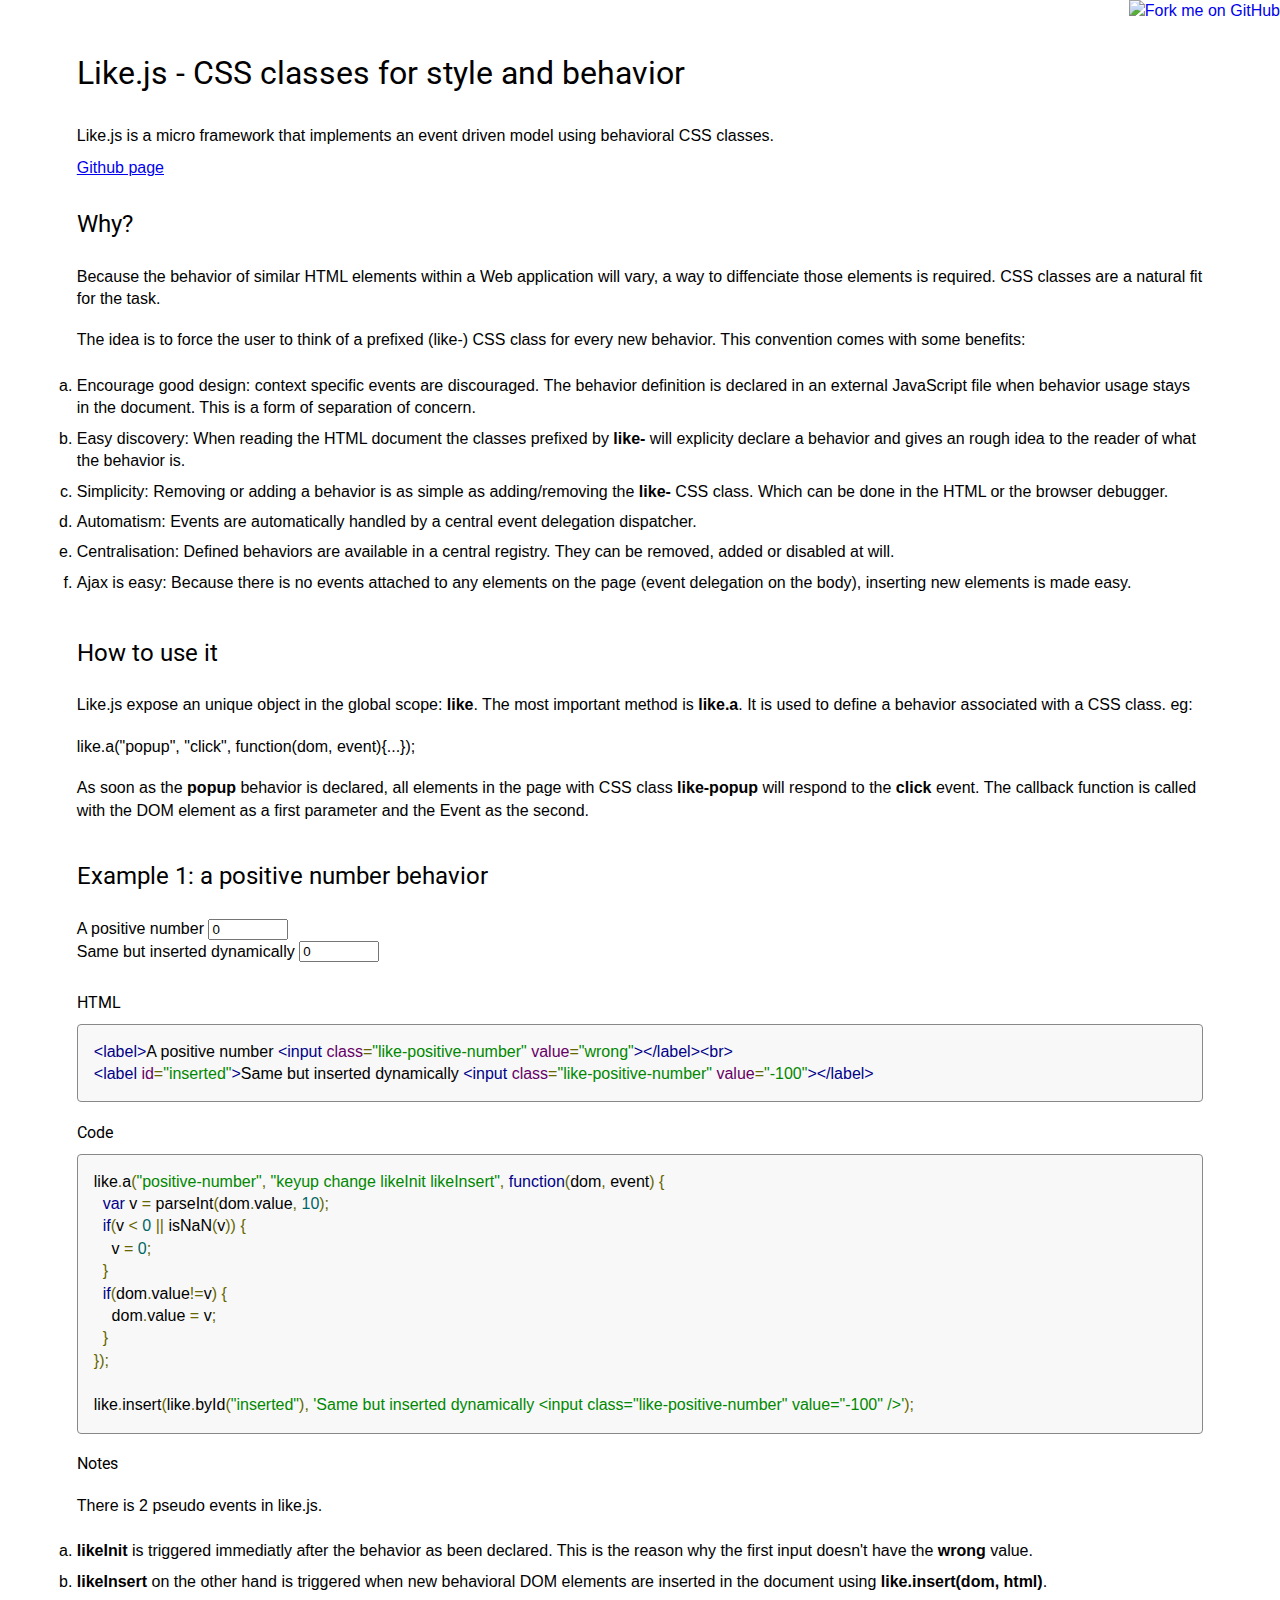
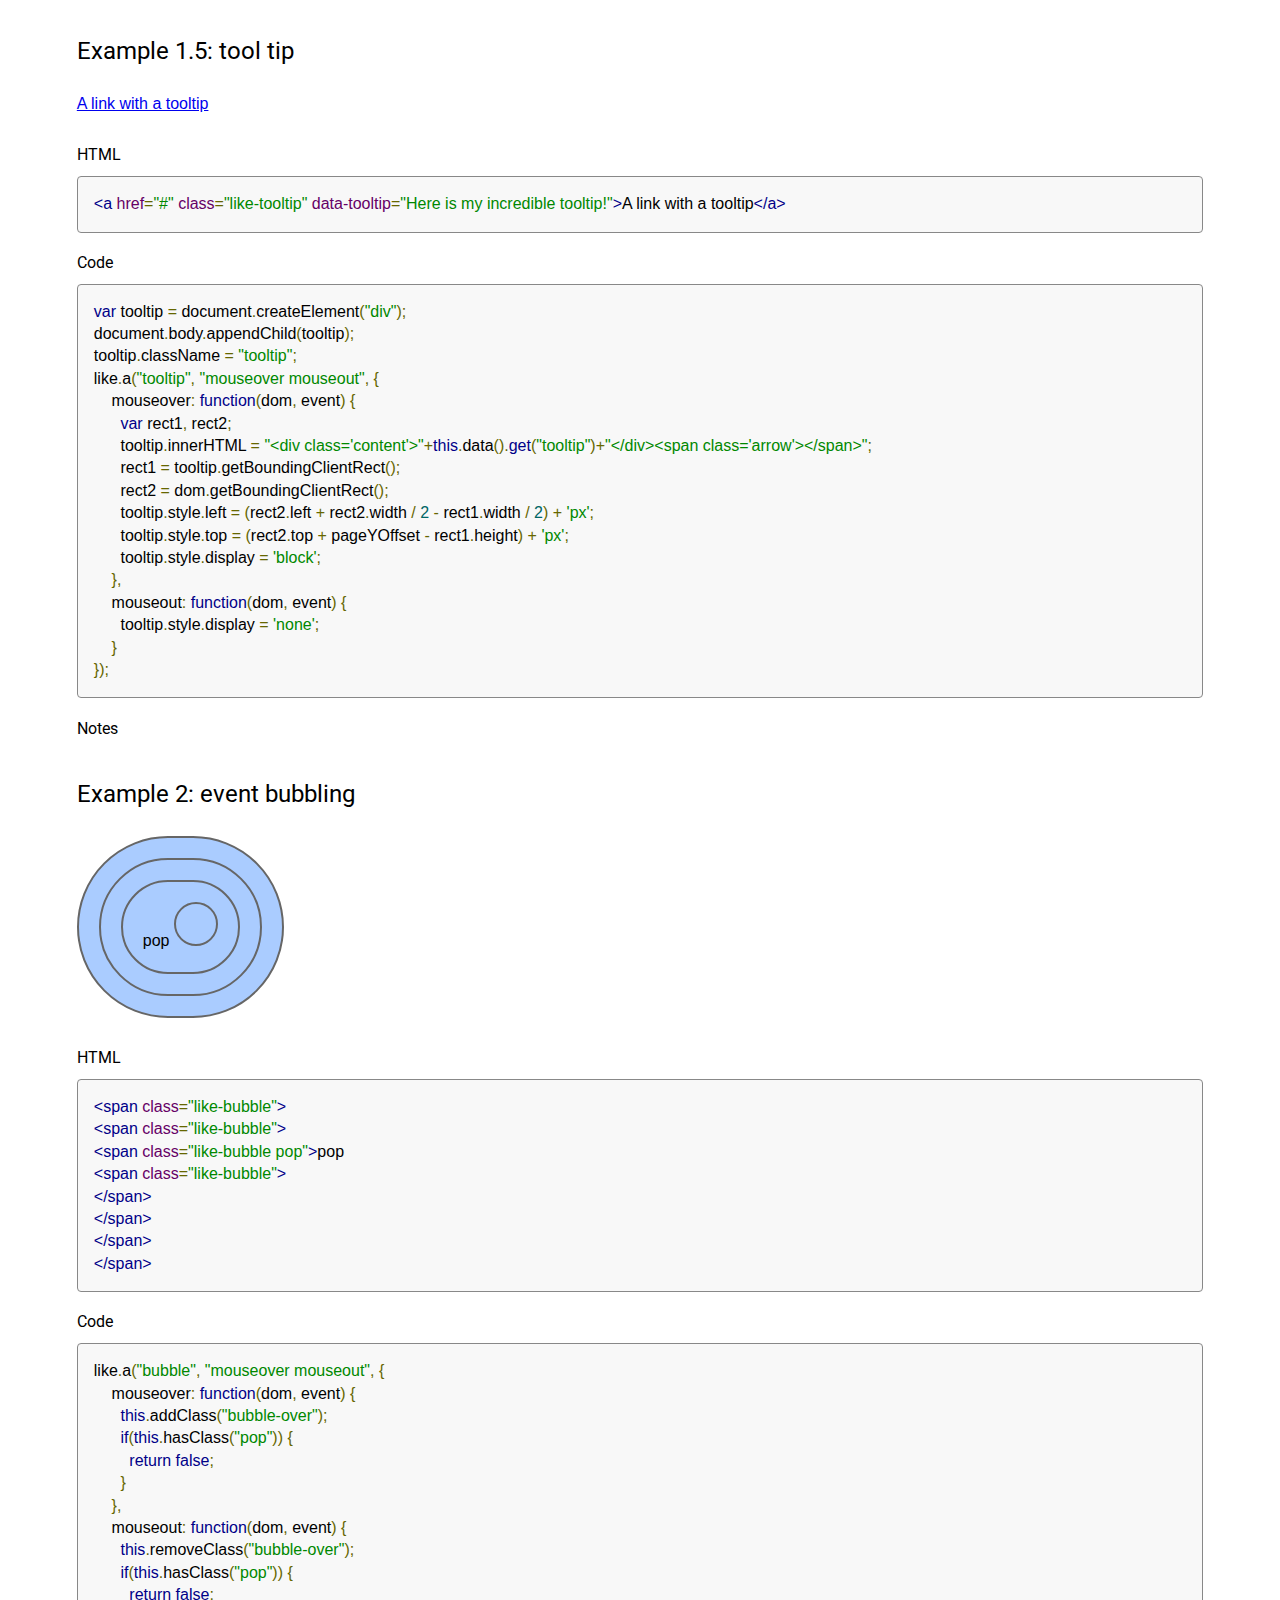
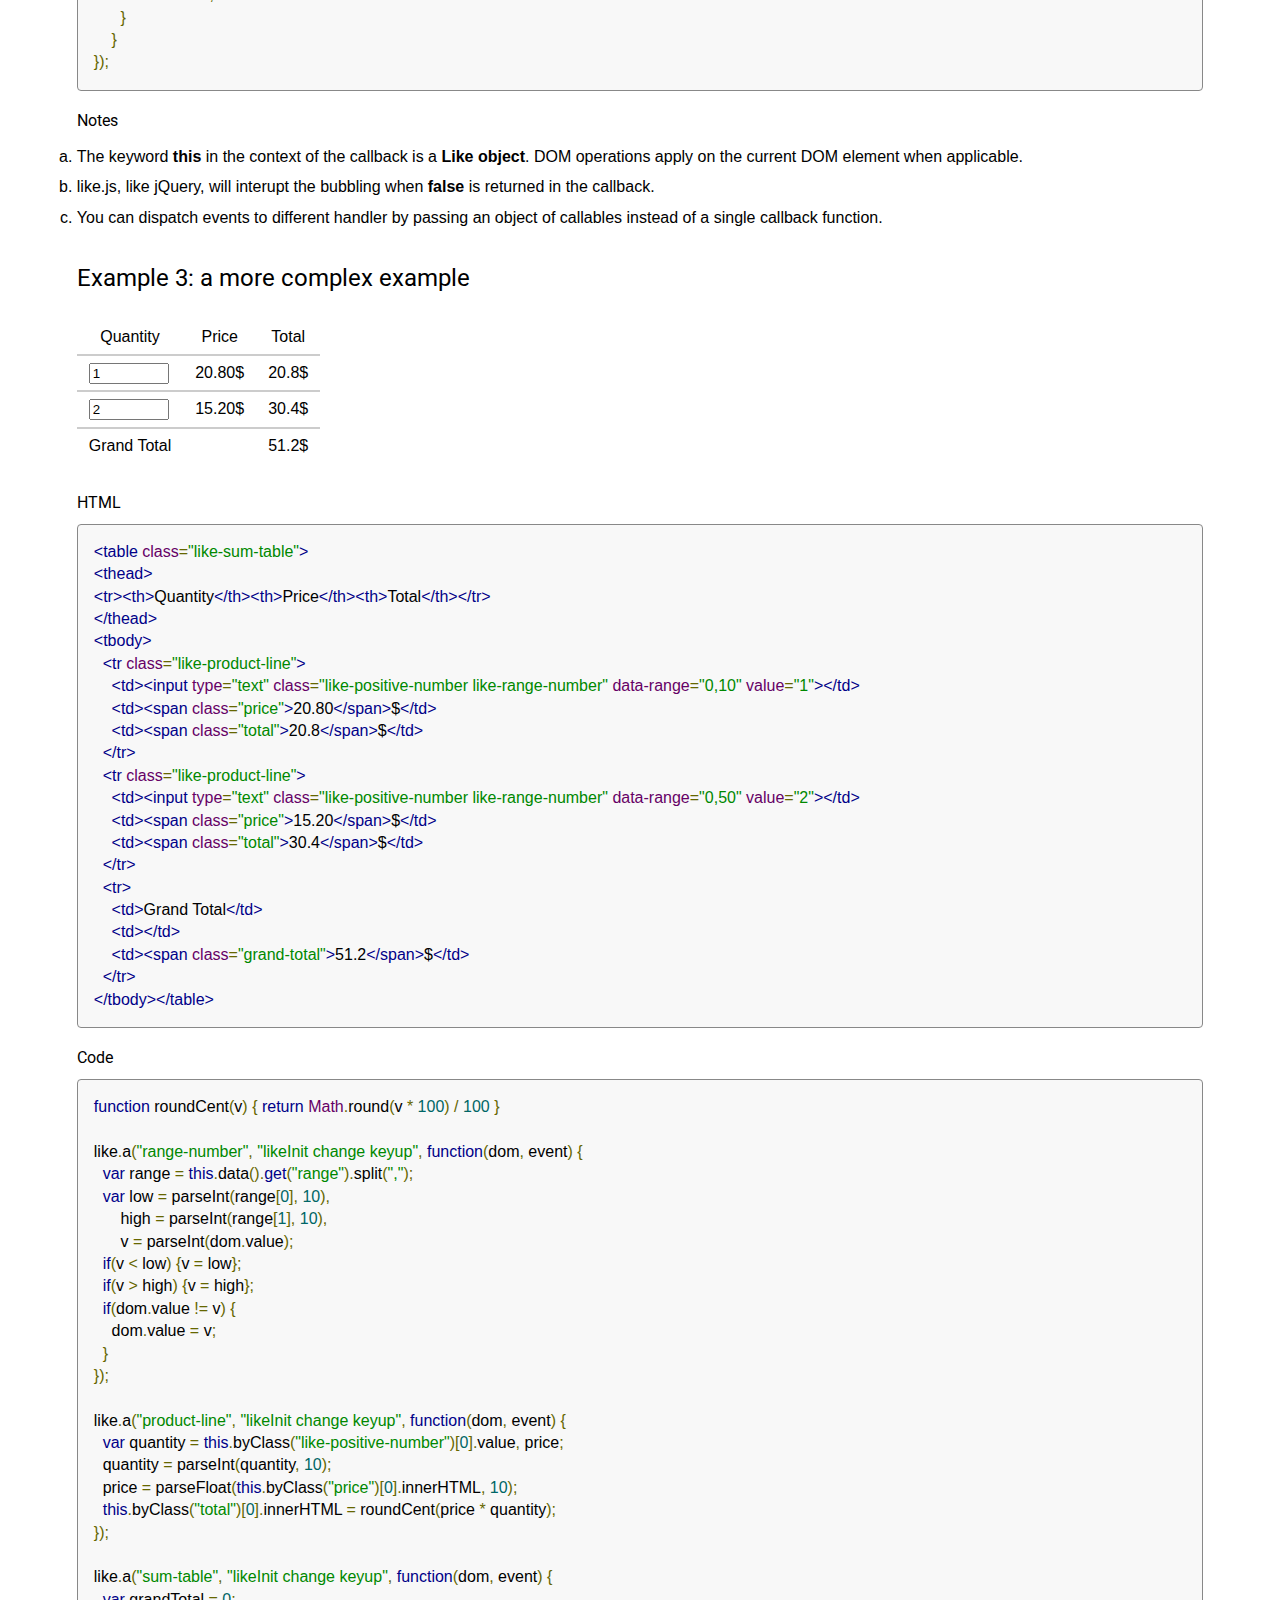
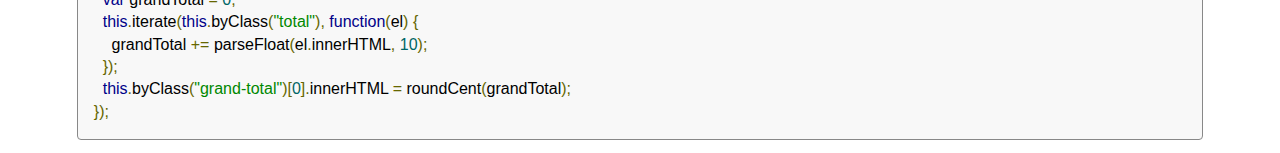
==== index.html @ 86f76b29 "Publish like.js" ====
<html>
<head>
<link href='http://fonts.googleapis.com/css?family=Roboto' rel='stylesheet' type='text/css'>
<link href='http://fonts.googleapis.com/css?family=Ubuntu+Mono' rel='stylesheet' type='text/css'>
<link rel="stylesheet" href="reset.css" type="text/css">
<link rel="stylesheet" href="like.css" type="text/css">
<link rel="stylesheet" href="prettify/prettify.css" type="text/css">
<script src="like.js"></script>
<script src="prettify/prettify.js"></script>
</head>



<h1>Like.js - CSS classes for style and behavior</h1>

<p>Like.js is a micro framework that implements an event driven model using behavioral CSS classes.</p>

<a href="https://github.com/batiste/like.js">Github page</a>

<h2>Why?</h2>

<p>Because the behavior of similar HTML elements within a Web application will vary,
a way to diffenciate those elements is required. CSS classes are a natural fit for the task.</p>

<p>The idea is to force the user to think of a prefixed (like-) CSS class for every new behavior.
This convention comes with some benefits:</p>

<ul>
  <li>Encourage good design: context specific events are discouraged. The behavior definition is declared in an external JavaScript file
      when behavior usage stays in the document. This is a form of separation of concern.</li>
  <li>Easy discovery: When reading the HTML document the classes prefixed by <em>like-</em> will explicity declare a behavior
      and gives an rough idea to the reader of what the behavior is.</li>
  <li>Simplicity: Removing or adding a behavior is as simple as adding/removing the <em>like-</em> CSS class. Which can be done
      in the HTML or the browser debugger.</li>
  <li>Automatism: Events are automatically handled by a central event delegation dispatcher.</li>
  <li>Centralisation: Defined behaviors are available in a central registry. They can be removed, added or disabled at will.</li>
  <li>Ajax is easy: Because there is no events attached to any elements on the page (event delegation on the body), inserting new elements is made easy.</li>
</ul>

<h2>How to use it</h2>

<p>Like.js expose an unique object in the global scope: <strong>like</strong>. The most important method is <em>like.a</em>.
   It is used to define a behavior associated with a CSS class. eg:</p>

<pre>like.a("popup", "click", function(dom, event){...});</pre>

<p>As soon as the <strong>popup</strong> behavior is declared, all elements in the page with CSS class 
<strong>like-popup</strong> will respond to the <strong>click</strong> event. 
The callback function is called with the DOM element as a first parameter and the Event as the second.</p>

<div class="snippet">

  <h2>Example 1: a positive number behavior</h2>

  <div class="html">
<label>A positive number <input class="like-positive-number" value="wrong" /></label><br>
<label id="inserted"></label>
  </div>

  <h3>HTML</h3>
  <pre class="lang-html prettyprint"></pre>
    
  <script>
like.a("positive-number", "keyup change likeInit likeInsert", function(dom, event) {
  var v = parseInt(dom.value, 10);
  if(v < 0 || isNaN(v)) {
    v = 0;
  }
  if(dom.value!=v) {
    dom.value = v;
  }
});

like.insert(like.byId("inserted"), 'Same but inserted dynamically <input class="like-positive-number" value="-100" />');
  </script>
  <h3>Code</h3>
  <pre class="lang-js prettyprint"></pre>


  <h3>Notes</h3>

  <p>There is 2 pseudo events in like.js.</p>

  <ul>
  <li><strong>likeInit</strong> is triggered immediatly after the behavior as been declared. This is the reason why the first
    input doesn't have the <strong>wrong</strong> value.</li>
  <li>
 <strong>likeInsert</strong> on the other hand is triggered when new behavioral DOM elements
     are inserted in the document using <strong>like.insert(dom, html)</strong>.
  </li>
  </ul>

</div>



<div class="snippet">

  <h2>Example 1.5: tool tip</h2>

<div class="html">
    <a href="#" class="like-tooltip" data-tooltip="Here is my incredible tooltip!">A link with a tooltip</a>
</div>

  <h3>HTML</h3>

  <pre class="lang-html prettyprint"></pre>
    
  <script>
var tooltip = document.createElement("div");
document.body.appendChild(tooltip);
tooltip.className = "tooltip";
like.a("tooltip", "mouseover mouseout", {
    mouseover: function(dom, event) {
      var rect1, rect2;
      tooltip.innerHTML = "<div class='content'>"+this.data().get("tooltip")+"</div><span class='arrow'></span>";
      rect1 = tooltip.getBoundingClientRect();
      rect2 = dom.getBoundingClientRect();
      tooltip.style.left = (rect2.left + rect2.width / 2 - rect1.width / 2) + 'px';
      tooltip.style.top = (rect2.top + pageYOffset - rect1.height) + 'px';
      tooltip.style.display = 'block';
    },
    mouseout: function(dom, event) {
      tooltip.style.display = 'none';
    }
});


  </script>
  <h3>Code</h3>
  <pre class="lang-js prettyprint"></pre>


  <h3>Notes</h3>

  

</div>


<div class="snippet">

  <h2>Example 2: event bubbling</h2>

  <div class="html">
<span class="like-bubble">
<span class="like-bubble">
<span class="like-bubble pop">pop
<span class="like-bubble">
</span>
</span>
</span>
</span>
  </div>

  <h3>HTML</h3>
  <pre class="lang-html prettyprint"></pre>
    
  <script>
like.a("bubble", "mouseover mouseout", {
    mouseover: function(dom, event) {
      this.addClass("bubble-over");
      if(this.hasClass("pop")) {
        return false;
      }
    },
    mouseout: function(dom, event) {
      this.removeClass("bubble-over");
      if(this.hasClass("pop")) {
        return false;
      }
    }
});
  </script>
  <h3>Code</h3>
  <pre class="lang-js prettyprint"></pre>

  <h3>Notes</h3>

  <ol>
  <li>
    The keyword <em>this</em> in the context of the callback is a <em>Like object</em>. DOM operations apply
    on the current DOM element when applicable.
  </li>
  <li>like.js, like jQuery, will interupt the bubbling when <strong>false</strong> 
     is returned in the callback.</li>
  <li>
    You can dispatch events to different handler by passing 
    an object of callables instead of a single callback function.  
  </li>
  </ol>

</div>


<div class="snippet">

  <h2 id="ex3">Example 3: a more complex example</h2>

<div class="html">
<table class="like-sum-table">
<thead>
<tr><th>Quantity</th><th>Price</th><th>Total</th></tr>
</thead>
<tbody>
  <tr class="like-product-line">
    <td><input type="text" class="like-positive-number like-range-number" data-range="0,10" value="1"></td>
    <td><span class="price">20.80</span>$</td>
    <td><span class="total"></span>$</td>
  </tr>
  <tr class="like-product-line">
    <td><input type="text" class="like-positive-number like-range-number" data-range="0,50" value="2"></td>
    <td><span class="price">15.20</span>$</td>
    <td><span class="total"></span>$</td>
  </tr>
  <tr>
    <td>Grand Total</td>
    <td></td>
    <td><span class="grand-total"></span>$</td>
  </tr>
</tbody></table>
</div>

  <h3>HTML</h3>
  <pre class="lang-html prettyprint"></pre>
    
  <script>
function roundCent(v) { return Math.round(v * 100) / 100 }

like.a("range-number", "likeInit change keyup", function(dom, event) {
  var range = this.data().get("range").split(",");
  var low = parseInt(range[0], 10), 
      high = parseInt(range[1], 10),
      v = parseInt(dom.value);
  if(v < low) {v = low};
  if(v > high) {v = high};
  if(dom.value != v) {
    dom.value = v;
  }
});

like.a("product-line", "likeInit change keyup", function(dom, event) {
  var quantity = this.byClass("like-positive-number")[0].value, price;
  quantity = parseInt(quantity, 10);
  price = parseFloat(this.byClass("price")[0].innerHTML, 10);
  this.byClass("total")[0].innerHTML = roundCent(price * quantity);
});

like.a("sum-table", "likeInit change keyup", function(dom, event) {
  var grandTotal = 0; 
  this.iterate(this.byClass("total"), function(el) {
    grandTotal += parseFloat(el.innerHTML, 10);
  });
  this.byClass("grand-total")[0].innerHTML = roundCent(grandTotal);
});


  </script>
  <h3>Code</h3>
  <pre class="lang-js prettyprint"></pre>



</div>

</table>
<script>
function safe(h) {
  return h.replace(/>/g, "&gt;").replace(/</g, "&lt;").replace(/^\s+|\s+$/g, '');
}

like.iterate(like.byClass("snippet"), function(dom) {
  var code = like.byTag("script", dom)[0].innerHTML;
  like.byClass("lang-js prettyprint", dom)[0].innerHTML = safe(code);
  var html = like.byClass("html", dom)[0].innerHTML;
  like.byClass("lang-html prettyprint", dom)[0].innerHTML = safe(html);
});

prettyPrint();

</script>

<a href="https://github.com/batiste/like.js"><img style="position: absolute; top: 0; right: 0; border: 0;" src="https://s3.amazonaws.com/github/ribbons/forkme_right_green_007200.png" alt="Fork me on GitHub"></a>
---- like.css ----
body {
  font-family:sans-serif;
  font-size:16px;
  padding:1% 6%;
  line-height:1.4;
}

h1{
  font-size:32px;
}

h2 {
  font-size:24px;
}

h3 {upper-alpha
  font-size:20px;
}

h1, h2, h3 {
  font-family: 'Roboto', sans-serif;
  padding: 1.2em 0 0.6em 0;
}

em, strong { font-weight:bold }

p, label, ul, pre, .html{ padding:0.6em 0; }

.like-positive-number { width:6em; }

.like-sum-table td, .like-sum-table th {
  padding:6px 12px;
}

.like-sum-table .like-product-line {
  border-bottom:2px #ccc solid;
  border-top:2px #ccc solid;
}

ol, ul {list-style-type:lower-alpha;}
li { padding:0.25em 0; }
pre {
  font-family: 'Ubuntu Mono', courrier, sans-serif;
  word-wrap:break-word;
}

.like-bubble { 
    padding:20px;
    display:inline-block;
    background:#acf; 
    border:2px solid #666;
    border-radius:200px;
 }  

.bubble-over {
   background:#5b7; 
}

.tooltip {
  position:absolute;
  display:none;
}

.tooltip .content {
  border-radius:4px;
  border:1px solid #666;
  background:#ffffd0;
  padding:6px;
  width:200px;
  margin-bottom:6px;
}

.tooltip .arrow {
    position: absolute;
	  bottom: 0;
	  left: 50%;
	  margin-left: -6px;
	  border-left: 6px solid transparent;
	  border-right: 6px solid transparent;
	  border-top: 6px solid #888;
}
---- prettify/prettify.css ----
/* Pretty printing styles. Used with prettify.js. */

/* SPAN elements with the classes below are added by prettyprint. */
.pln { color: #000 }  /* plain text */

@media screen {
  .str { color: #080 }  /* string content */
  .kwd { color: #008 }  /* a keyword */
  .com { color: #800 }  /* a comment */
  .typ { color: #606 }  /* a type name */
  .lit { color: #066 }  /* a literal value */
  /* punctuation, lisp open bracket, lisp close bracket */
  .pun, .opn, .clo { color: #660 }
  .tag { color: #008 }  /* a markup tag name */
  .atn { color: #606 }  /* a markup attribute name */
  .atv { color: #080 }  /* a markup attribute value */
  .dec, .var { color: #606 }  /* a declaration; a variable name */
  .fun { color: red }  /* a function name */
}

/* Use higher contrast and text-weight for printable form. */
@media print, projection {
  .str { color: #060 }
  .kwd { color: #006; font-weight: bold }
  .com { color: #600; font-style: italic }
  .typ { color: #404; font-weight: bold }
  .lit { color: #044 }
  .pun, .opn, .clo { color: #440 }
  .tag { color: #006; font-weight: bold }
  .atn { color: #404 }
  .atv { color: #060 }
}

/* Put a border around prettyprinted code snippets. */
pre.prettyprint { padding: 1em; border: 1px solid #888; border-radius:4px; background:#f8f8f8; }

/* Specify class=linenums on a pre to get line numbering */
ol.linenums { margin-top: 0; margin-bottom: 0 } /* IE indents via margin-left */
li.L0,
li.L1,
li.L2,
li.L3,
li.L5,
li.L6,
li.L7,
li.L8 { list-style-type: none }
/* Alternate shading for lines */
li.L1,
li.L3,
li.L5,
li.L7,
li.L9 { background: #eee }
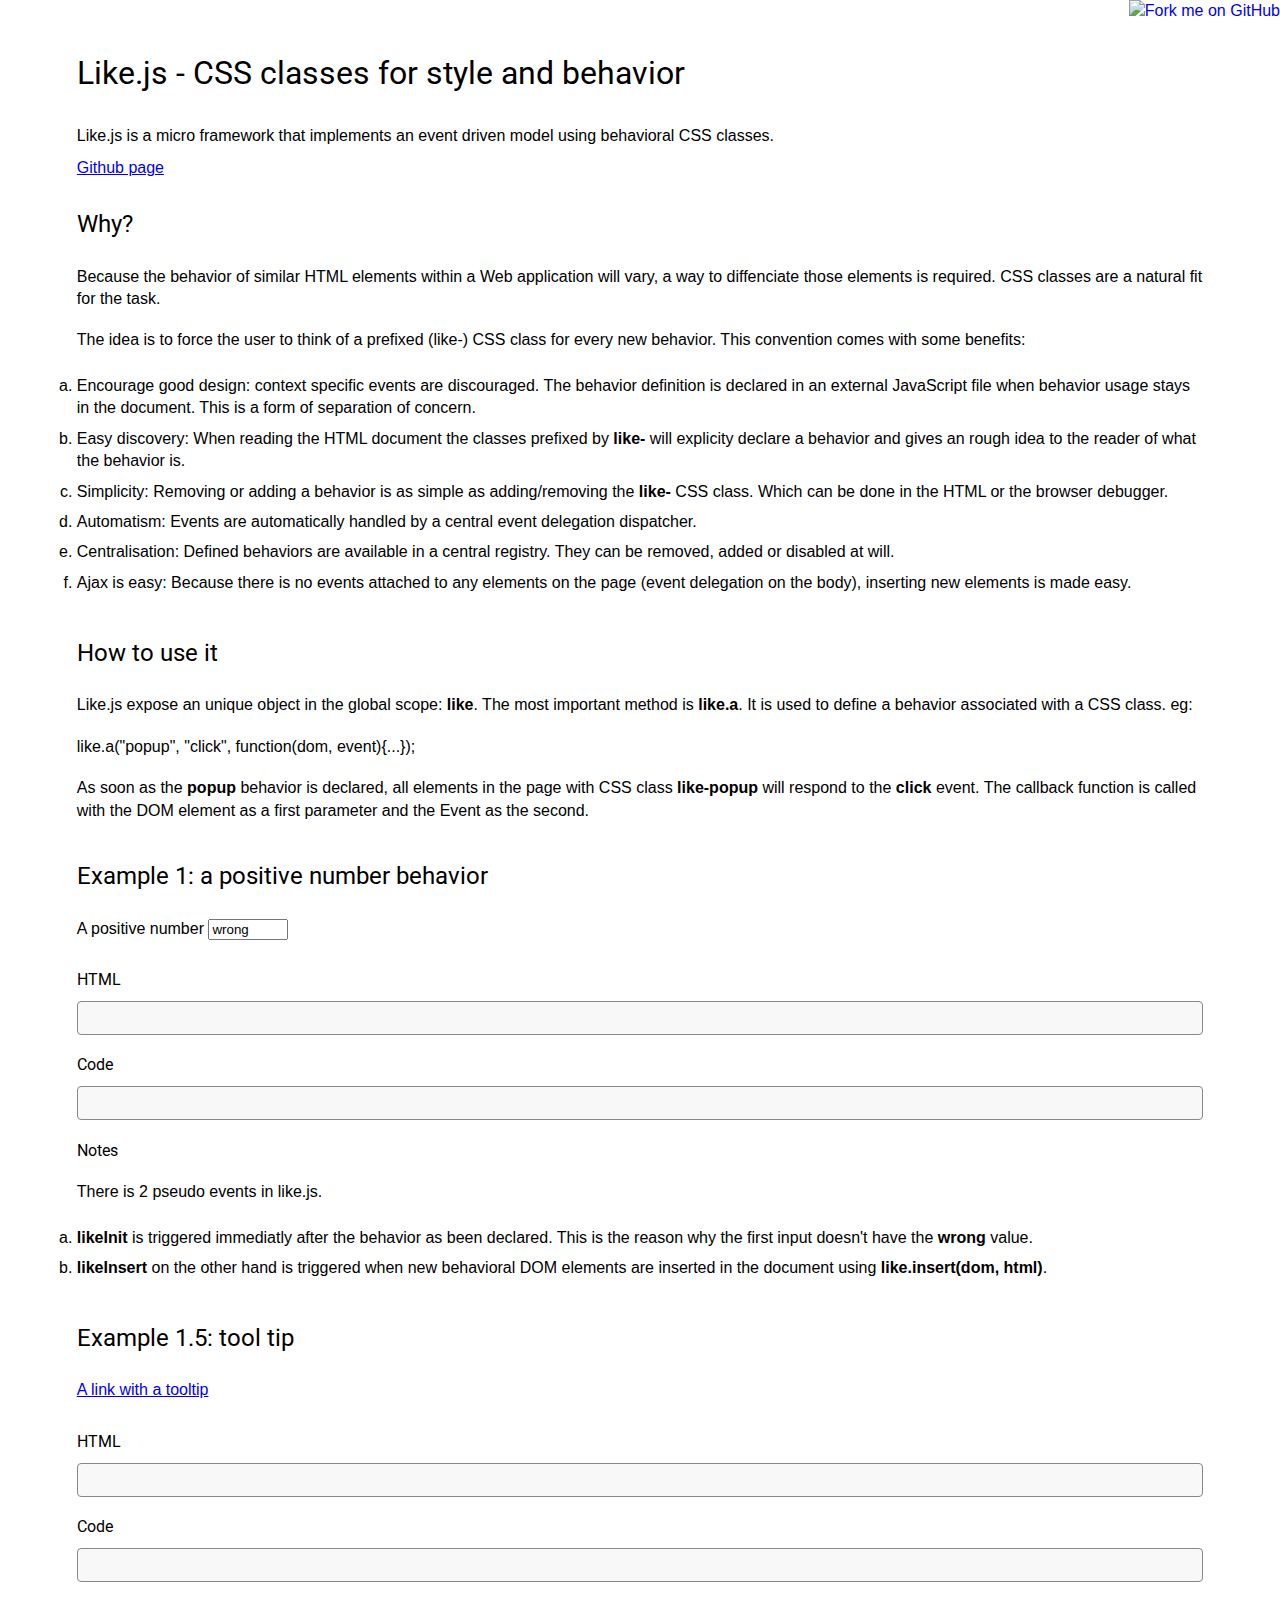
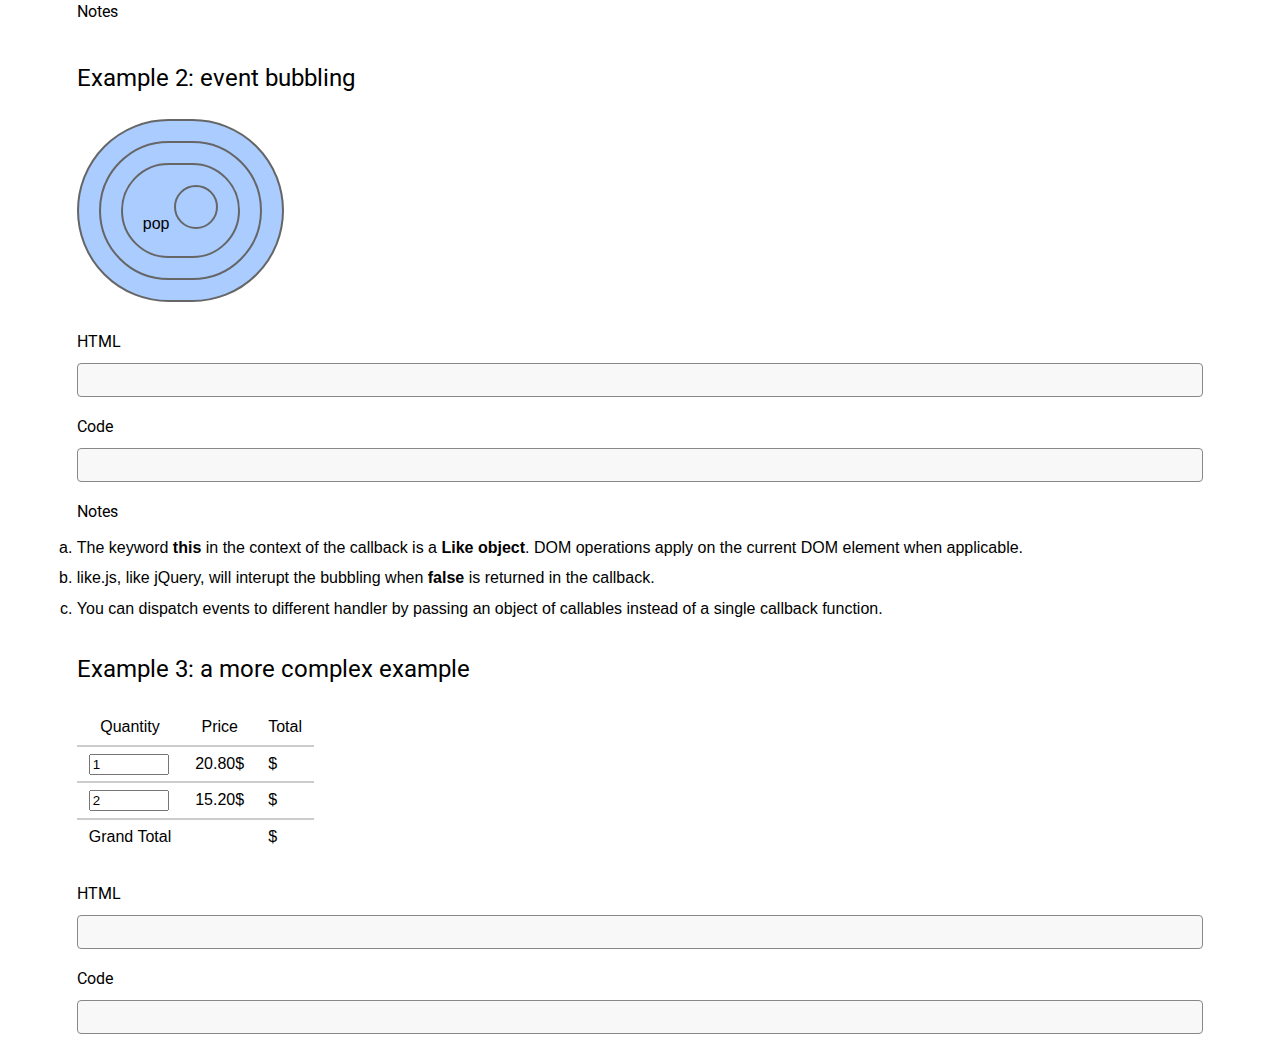
==== commit 97ac76ea: "Try to make the js work" ====
--- a/index.html
+++ b/index.html
@@ -5,7 +5,7 @@
 <link rel="stylesheet" href="reset.css" type="text/css">
 <link rel="stylesheet" href="like.css" type="text/css">
 <link rel="stylesheet" href="prettify/prettify.css" type="text/css">
-<script src="like.js"></script>
+<script src="js/like.js"></script>
 <script src="prettify/prettify.js"></script>
 </head>
 
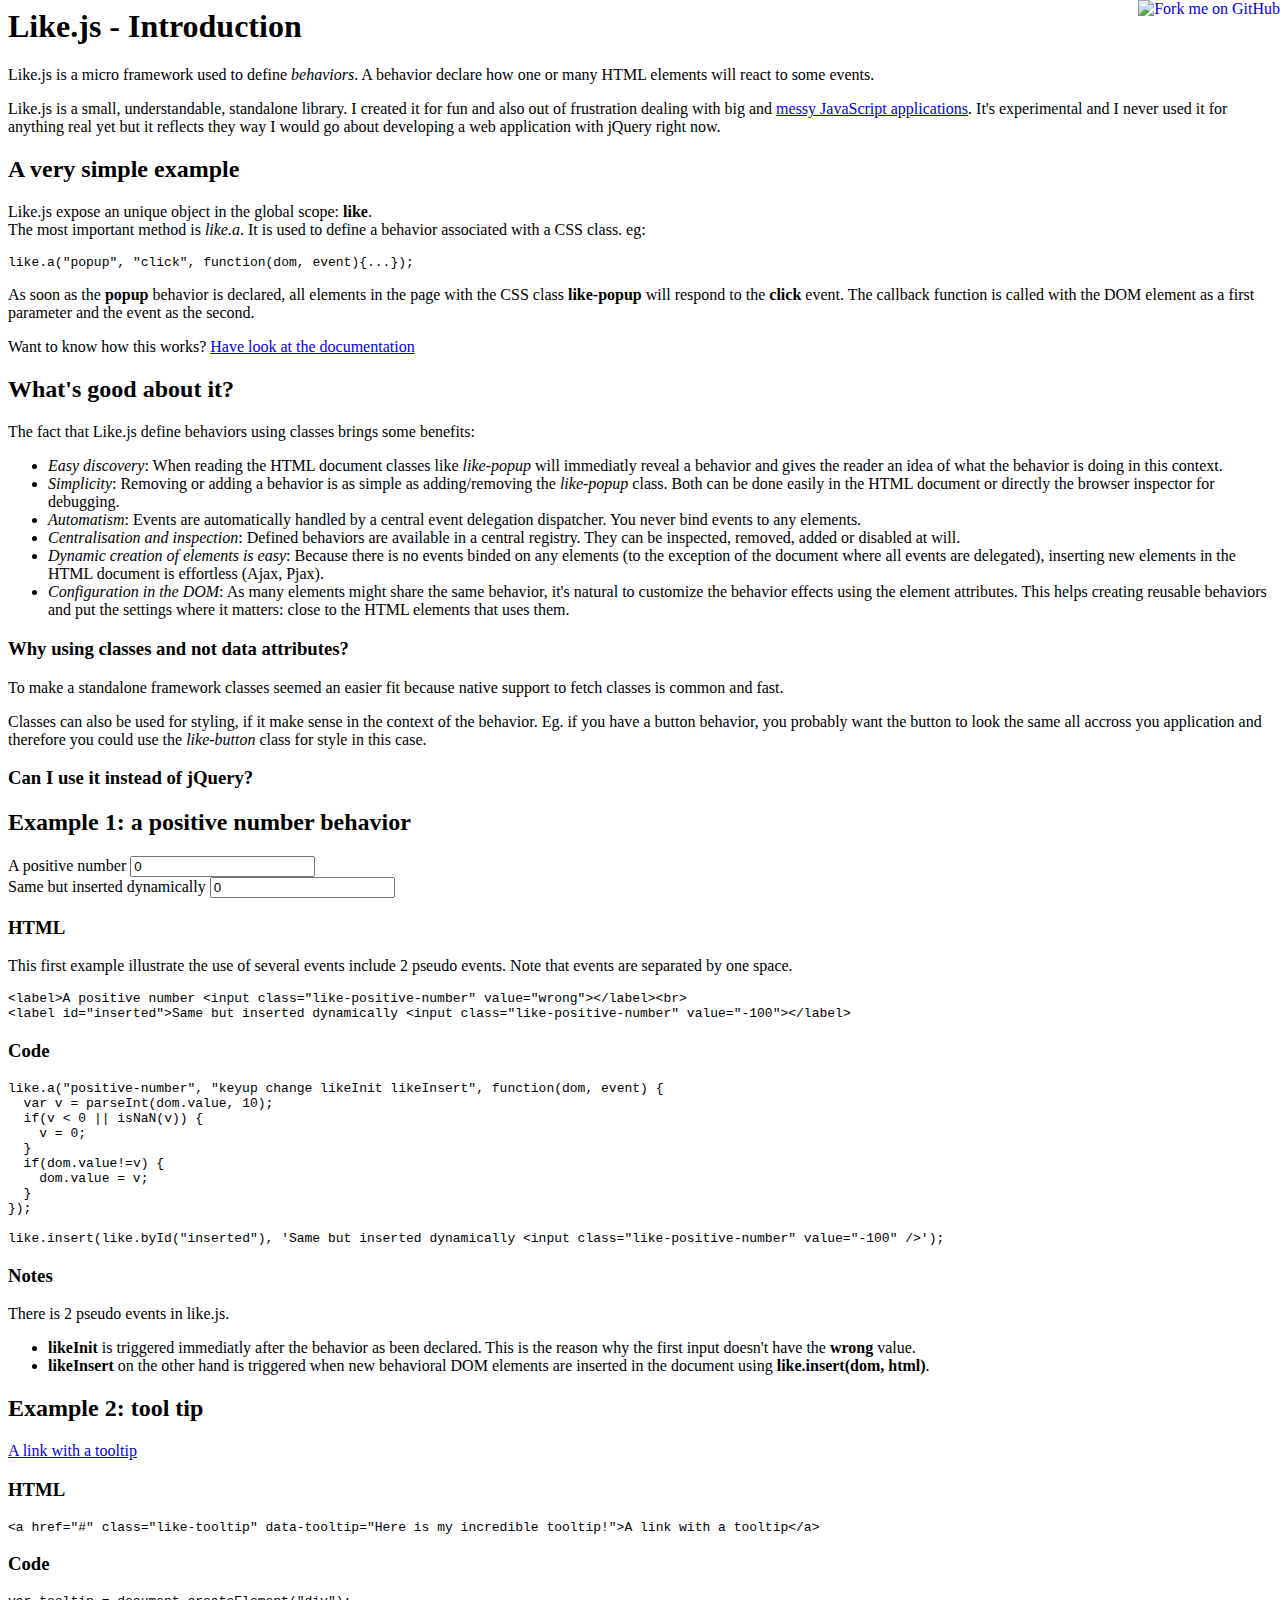
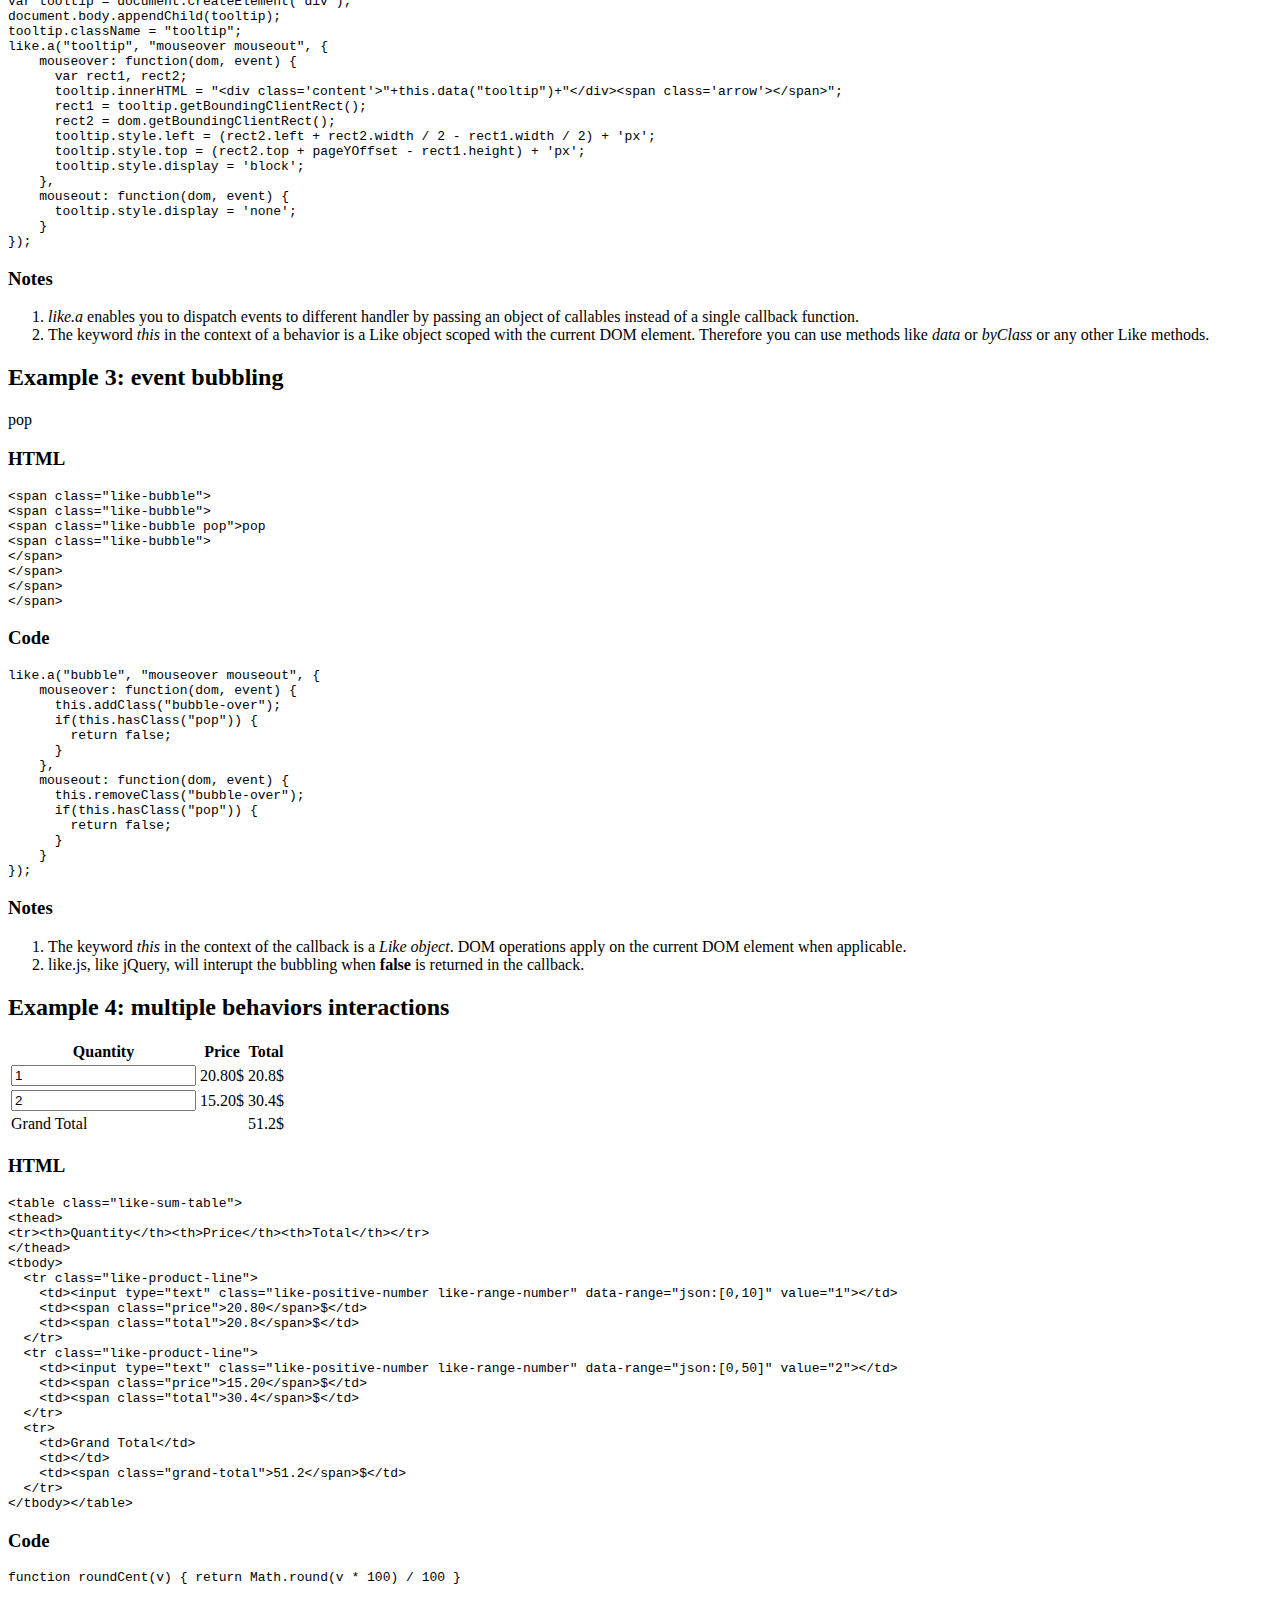
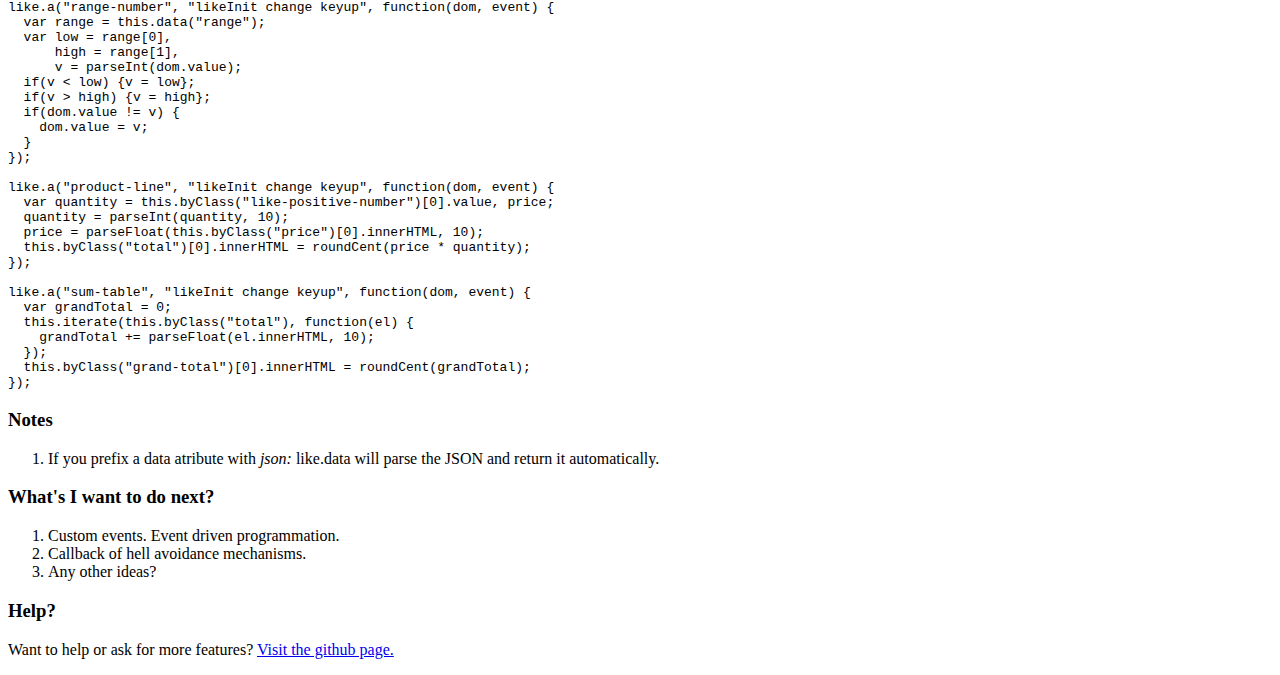
==== commit c40ff215: "Better doc, fixed some bugs" ====
--- a/index.html
+++ b/index.html
@@ -2,51 +2,83 @@
 <head>
 <link href='http://fonts.googleapis.com/css?family=Roboto' rel='stylesheet' type='text/css'>
 <link href='http://fonts.googleapis.com/css?family=Ubuntu+Mono' rel='stylesheet' type='text/css'>
-<link rel="stylesheet" href="reset.css" type="text/css">
-<link rel="stylesheet" href="like.css" type="text/css">
-<link rel="stylesheet" href="prettify/prettify.css" type="text/css">
+<link rel="stylesheet" href="css/reset.css" type="text/css">
+<link rel="stylesheet" href="css/font.css" type="text/css">
+<link rel="stylesheet" href="css/like.css" type="text/css">
+<link rel="stylesheet" href="css/prettify.css" type="text/css">
 <script src="js/like.js"></script>
 <script src="prettify/prettify.js"></script>
 </head>
 
-
-
-<h1>Like.js - CSS classes for style and behavior</h1>
-
-<p>Like.js is a micro framework that implements an event driven model using behavioral CSS classes.</p>
-
-<a href="https://github.com/batiste/like.js">Github page</a>
-
-<h2>Why?</h2>
-
-<p>Because the behavior of similar HTML elements within a Web application will vary,
-a way to diffenciate those elements is required. CSS classes are a natural fit for the task.</p>
-
-<p>The idea is to force the user to think of a prefixed (like-) CSS class for every new behavior.
-This convention comes with some benefits:</p>
+<body class="intro">
+
+<h1>Like.js - Introduction</h1>
+
+<p>Like.js is a micro framework used to define <em>behaviors</em>. A behavior declare how one or many HTML elements will react to some events.</p>
+
+<p>Like.js is a small, understandable, standalone library. I created it for fun and also out
+of frustration dealing with big and <a href="http://callbackhell.com/">messy JavaScript applications</a>. It's experimental and I never used
+it for anything real yet but it reflects they way I would go about developing a web application with jQuery right now.</p>
+
+<h2>A very simple example</h2>
+
+<p>Like.js expose an unique object in the global scope: <strong>like</strong>.<br> The most important method is <em>like.a</em>.
+   It is used to define a behavior associated with a CSS class. eg:</p>
+
+<pre class="prettyprint lang-js">like.a("popup", "click", function(dom, event){...});</pre>
+
+<p>As soon as the <strong>popup</strong> behavior is declared, all elements in the page with the CSS class 
+<strong>like-popup</strong> will respond to the <strong>click</strong> event. 
+The callback function is called with the DOM element as a first parameter and the event as the second.</p>
+
+<p>Want to know how this works? <a href="doc.html#js/like.js">Have look at the documentation</a></p>
+
+<h2>What's good about it?</h2>
+
+<p>The fact that Like.js define behaviors using classes brings
+some benefits:</p>
 
 <ul>
-  <li>Encourage good design: context specific events are discouraged. The behavior definition is declared in an external JavaScript file
-      when behavior usage stays in the document. This is a form of separation of concern.</li>
-  <li>Easy discovery: When reading the HTML document the classes prefixed by <em>like-</em> will explicity declare a behavior
-      and gives an rough idea to the reader of what the behavior is.</li>
-  <li>Simplicity: Removing or adding a behavior is as simple as adding/removing the <em>like-</em> CSS class. Which can be done
-      in the HTML or the browser debugger.</li>
-  <li>Automatism: Events are automatically handled by a central event delegation dispatcher.</li>
-  <li>Centralisation: Defined behaviors are available in a central registry. They can be removed, added or disabled at will.</li>
-  <li>Ajax is easy: Because there is no events attached to any elements on the page (event delegation on the body), inserting new elements is made easy.</li>
+
+  <li><em>Easy discovery</em>: When reading the HTML document classes like <em>like-popup</em> 
+      will immediatly reveal a behavior and gives the reader an idea of what the behavior is doing
+      in this context.</li>
+
+  <li><em>Simplicity</em>: Removing or adding a behavior is as simple as adding/removing 
+      the <em>like-popup</em> class. Both can be done
+      easily in the HTML document or directly the browser inspector for debugging.</li>
+
+  <li><em>Automatism</em>: Events are automatically handled by a central event delegation dispatcher.
+         You never bind events to any elements.</li>
+
+  <li><em>Centralisation and inspection</em>: Defined behaviors are available in a central registry. 
+         They can be inspected, removed, added or disabled at will.</li>
+
+  <li><em>Dynamic creation of elements is easy</em>: Because there is no events binded on any elements 
+       (to the exception of the document where all events are delegated), inserting new elements in the HTML document is
+        effortless (Ajax, Pjax).</li>
+
+
+  <li><em>Configuration in the DOM</em>: As many elements might share the same behavior, it's
+      natural to customize the behavior effects using the element attributes.
+      This helps creating reusable behaviors and put the settings where it matters: close
+      to the HTML elements that uses them.</li>
+
 </ul>
 
-<h2>How to use it</h2>
-
-<p>Like.js expose an unique object in the global scope: <strong>like</strong>. The most important method is <em>like.a</em>.
-   It is used to define a behavior associated with a CSS class. eg:</p>
-
-<pre>like.a("popup", "click", function(dom, event){...});</pre>
-
-<p>As soon as the <strong>popup</strong> behavior is declared, all elements in the page with CSS class 
-<strong>like-popup</strong> will respond to the <strong>click</strong> event. 
-The callback function is called with the DOM element as a first parameter and the Event as the second.</p>
+<h3>Why using classes and not data attributes?</h3>
+
+<p>To make a standalone framework classes seemed an easier fit because native support
+   to fetch classes is common and fast.</p>
+
+<p>Classes can also be used for styling, if it make sense in the context of the behavior. 
+   Eg. if you have a button behavior, you probably want the button to look the same all accross you 
+   application and therefore you could use the <em>like-button</em> class for style in this case.</p>
+
+
+<h3>Can I use it instead of jQuery?</h3>
+
+
 
 <div class="snippet">
 
@@ -58,6 +90,10 @@
   </div>
 
   <h3>HTML</h3>
+
+  <p>This first example illustrate the use of several events include 2 pseudo events. Note that
+   events are separated by one space.</p>
+
   <pre class="lang-html prettyprint"></pre>
     
   <script>
@@ -96,7 +132,7 @@
 
 <div class="snippet">
 
-  <h2>Example 1.5: tool tip</h2>
+  <h2>Example 2: tool tip</h2>
 
 <div class="html">
     <a href="#" class="like-tooltip" data-tooltip="Here is my incredible tooltip!">A link with a tooltip</a>
@@ -113,7 +149,7 @@
 like.a("tooltip", "mouseover mouseout", {
     mouseover: function(dom, event) {
       var rect1, rect2;
-      tooltip.innerHTML = "<div class='content'>"+this.data().get("tooltip")+"</div><span class='arrow'></span>";
+      tooltip.innerHTML = "<div class='content'>"+this.data("tooltip")+"</div><span class='arrow'></span>";
       rect1 = tooltip.getBoundingClientRect();
       rect2 = dom.getBoundingClientRect();
       tooltip.style.left = (rect2.left + rect2.width / 2 - rect1.width / 2) + 'px';
@@ -133,14 +169,22 @@
 
   <h3>Notes</h3>
 
-  
-
+  <ol><li>
+    <em>like.a</em> enables you to dispatch events to different handler by passing 
+    an object of callables instead of a single callback function.  
+  </li>
+  <li>
+    The keyword <em>this</em> in the context of a behavior is a Like object scoped with
+    the current DOM element. Therefore you can use methods like <em>data</em> or <em>byClass</em>
+    or any other Like methods.  
+  </li>
+  </ol>
 </div>
 
 
 <div class="snippet">
 
-  <h2>Example 2: event bubbling</h2>
+  <h2>Example 3: event bubbling</h2>
 
   <div class="html">
 <span class="like-bubble">
@@ -184,10 +228,7 @@
   </li>
   <li>like.js, like jQuery, will interupt the bubbling when <strong>false</strong> 
      is returned in the callback.</li>
-  <li>
-    You can dispatch events to different handler by passing 
-    an object of callables instead of a single callback function.  
-  </li>
+
   </ol>
 
 </div>
@@ -195,7 +236,7 @@
 
 <div class="snippet">
 
-  <h2 id="ex3">Example 3: a more complex example</h2>
+  <h2 id="ex3">Example 4: multiple behaviors interactions</h2>
 
 <div class="html">
 <table class="like-sum-table">
@@ -204,12 +245,12 @@
 </thead>
 <tbody>
   <tr class="like-product-line">
-    <td><input type="text" class="like-positive-number like-range-number" data-range="0,10" value="1"></td>
+    <td><input type="text" class="like-positive-number like-range-number" data-range="json:[0,10]" value="1"></td>
     <td><span class="price">20.80</span>$</td>
     <td><span class="total"></span>$</td>
   </tr>
   <tr class="like-product-line">
-    <td><input type="text" class="like-positive-number like-range-number" data-range="0,50" value="2"></td>
+    <td><input type="text" class="like-positive-number like-range-number" data-range="json:[0,50]" value="2"></td>
     <td><span class="price">15.20</span>$</td>
     <td><span class="total"></span>$</td>
   </tr>
@@ -222,15 +263,16 @@
 </div>
 
   <h3>HTML</h3>
+
   <pre class="lang-html prettyprint"></pre>
-    
+
   <script>
 function roundCent(v) { return Math.round(v * 100) / 100 }
 
 like.a("range-number", "likeInit change keyup", function(dom, event) {
-  var range = this.data().get("range").split(",");
-  var low = parseInt(range[0], 10), 
-      high = parseInt(range[1], 10),
+  var range = this.data("range");
+  var low = range[0], 
+      high = range[1],
       v = parseInt(dom.value);
   if(v < low) {v = low};
   if(v > high) {v = high};
@@ -253,8 +295,6 @@
   });
   this.byClass("grand-total")[0].innerHTML = roundCent(grandTotal);
 });
-
-
   </script>
   <h3>Code</h3>
   <pre class="lang-js prettyprint"></pre>
@@ -263,7 +303,27 @@
 
 </div>
 
-</table>
+
+  <h3>Notes</h3>
+
+  <ol>
+  <li>
+    If you prefix a data atribute with <em>json:</em> like.data will parse the JSON and return it automatically. 
+  </li>
+  </ol>
+
+<h3>What's I want to do next?</h3>
+
+<ol>
+  <li>Custom events. Event driven programmation.</li>
+  <li>Callback of hell avoidance mechanisms.</li>
+  <li>Any other ideas?</li>
+</ol>
+
+<h3>Help?</h3>
+
+<p>Want to help or ask for more features? <a href="https://batiste.dosimple.ch/like.js">Visit the github page.</a></p>
+
 <script>
 function safe(h) {
   return h.replace(/>/g, "&gt;").replace(/</g, "&lt;").replace(/^\s+|\s+$/g, '');
@@ -281,3 +341,6 @@
 </script>
 
 <a href="https://github.com/batiste/like.js"><img style="position: absolute; top: 0; right: 0; border: 0;" src="https://s3.amazonaws.com/github/ribbons/forkme_right_green_007200.png" alt="Fork me on GitHub"></a>
+
+</body>
+</html>
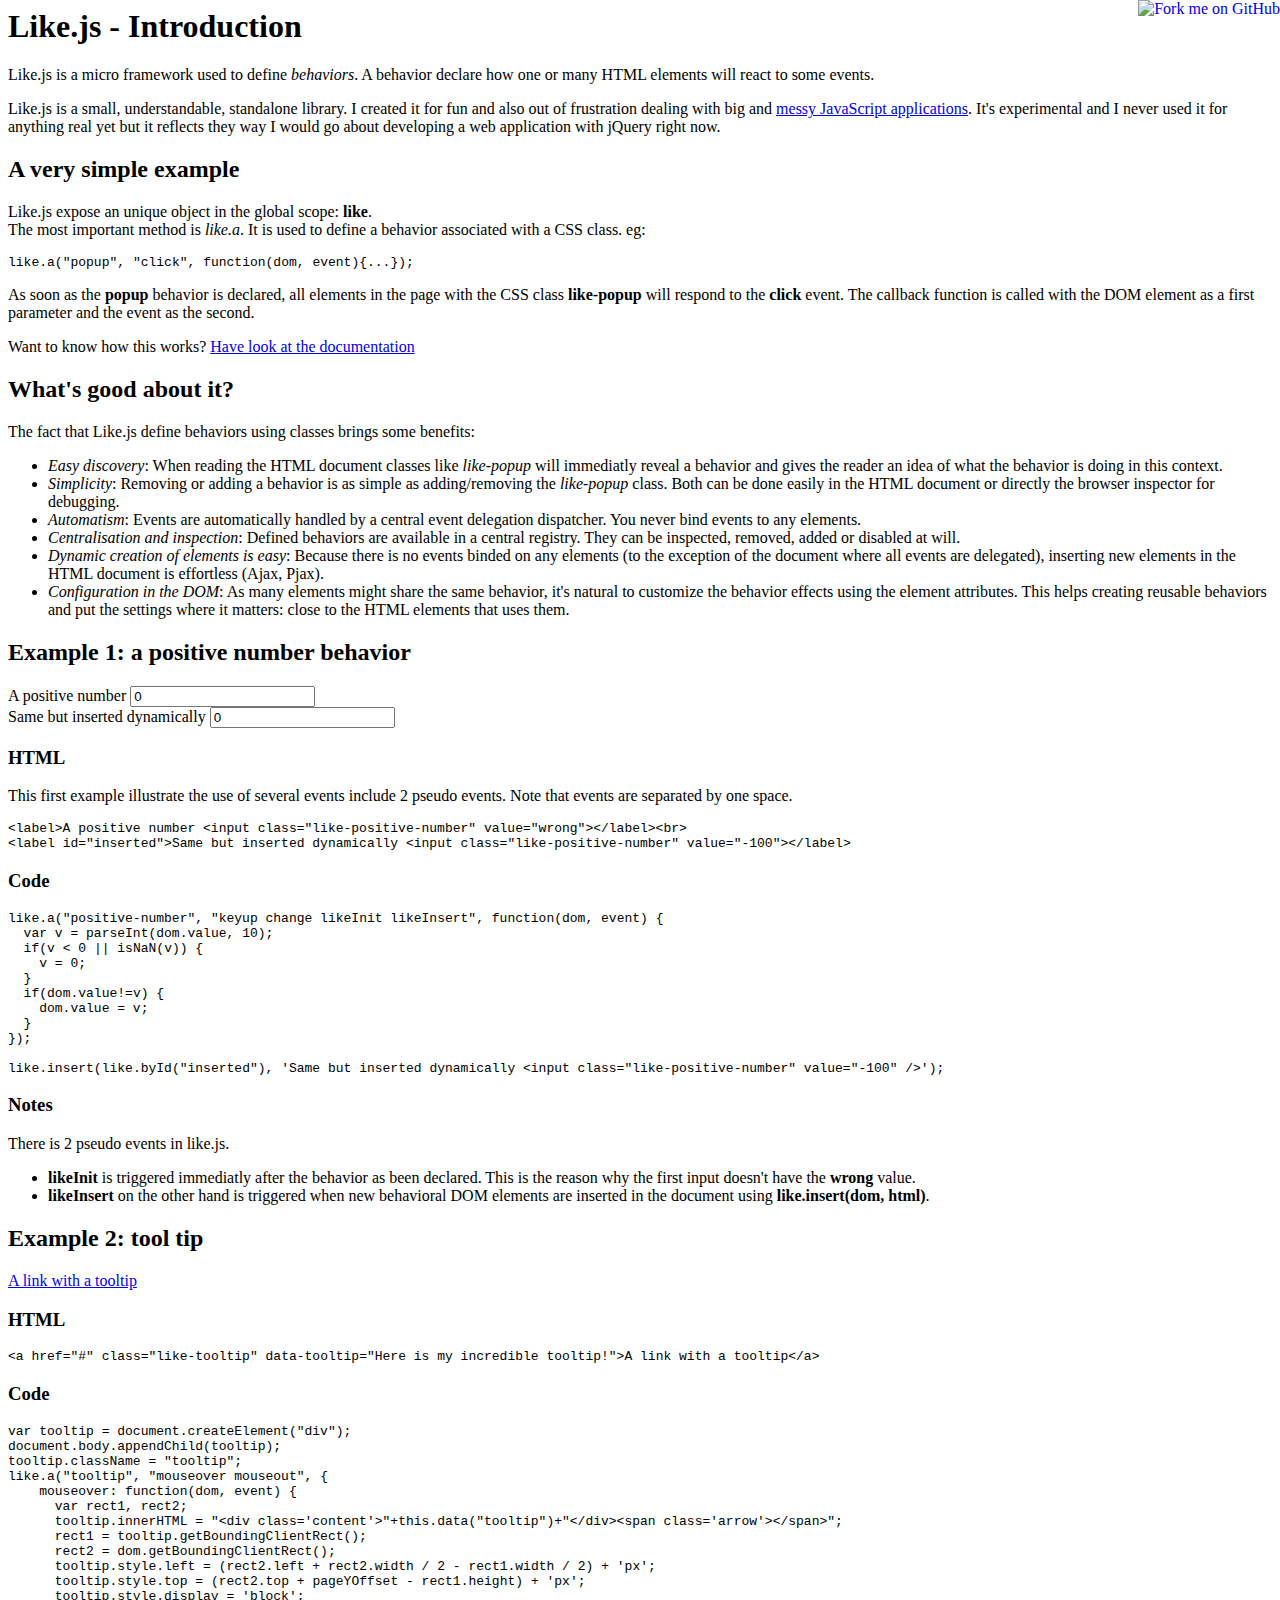
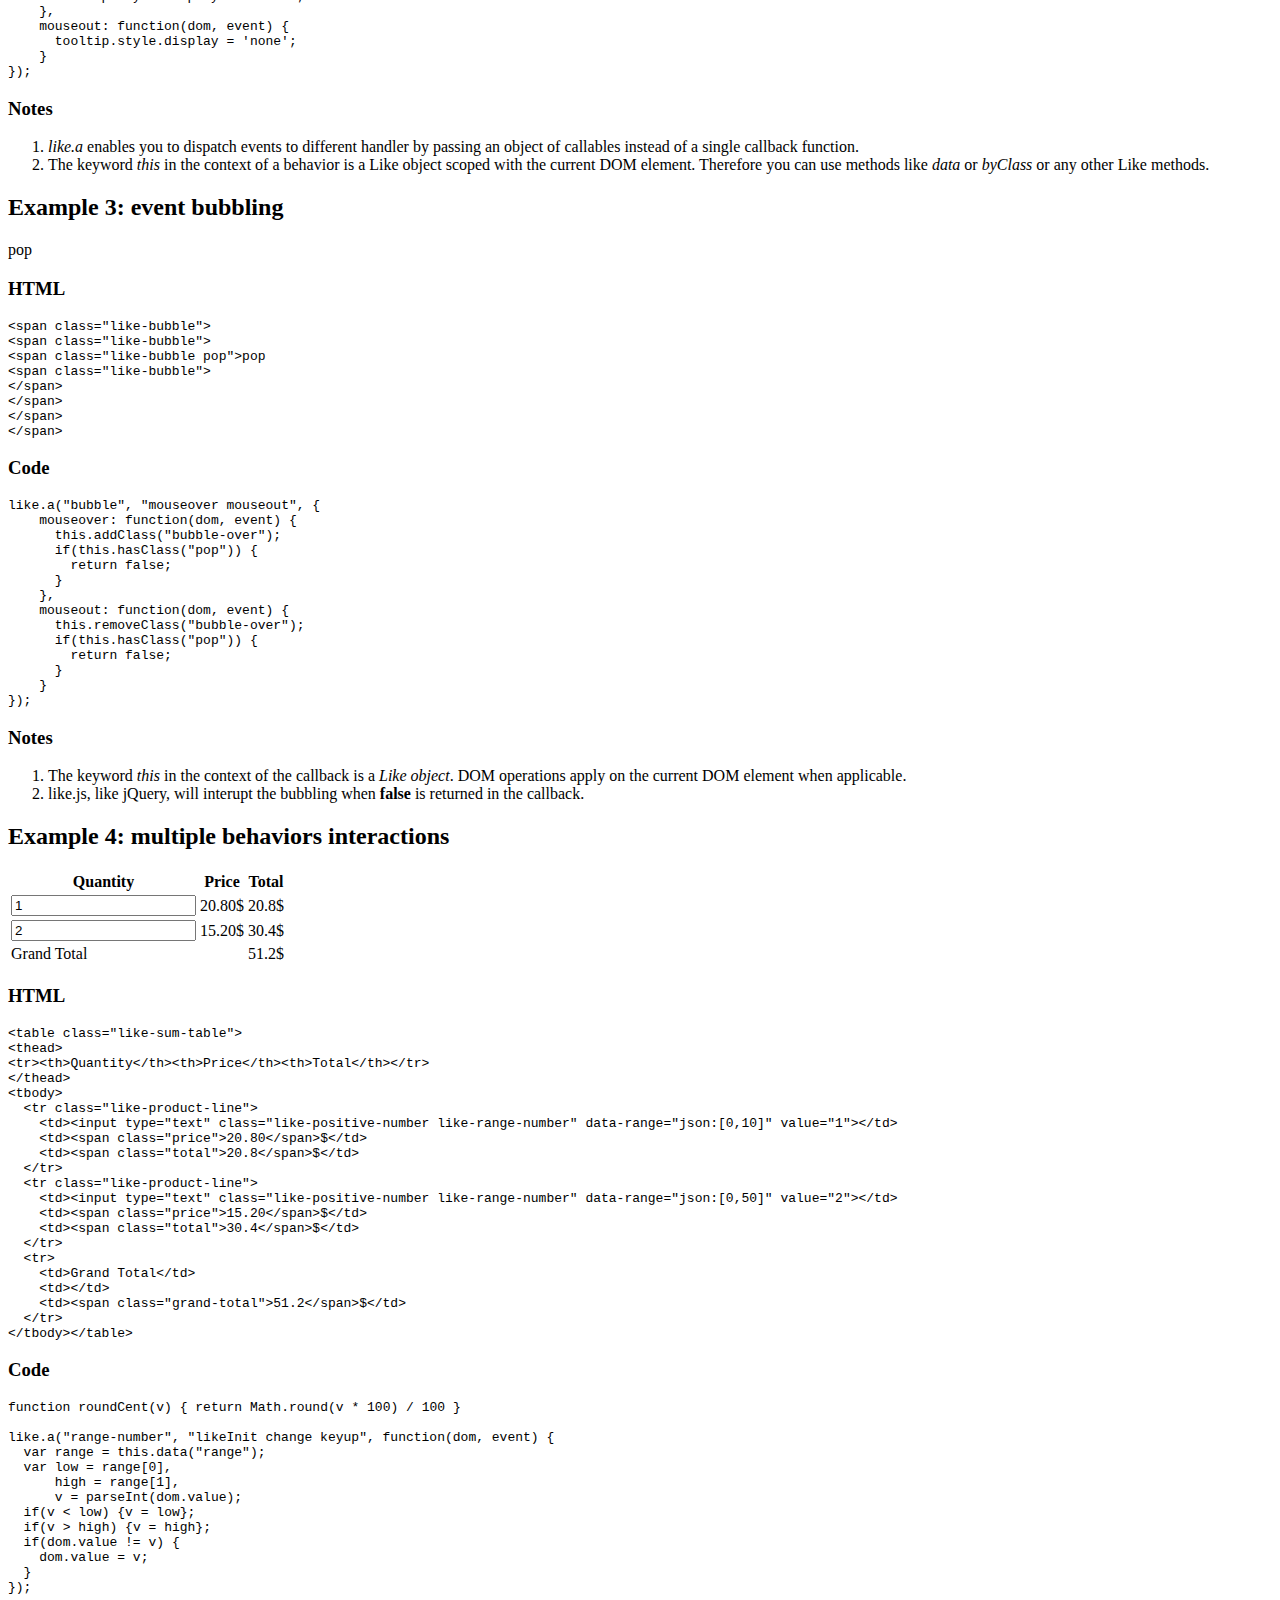
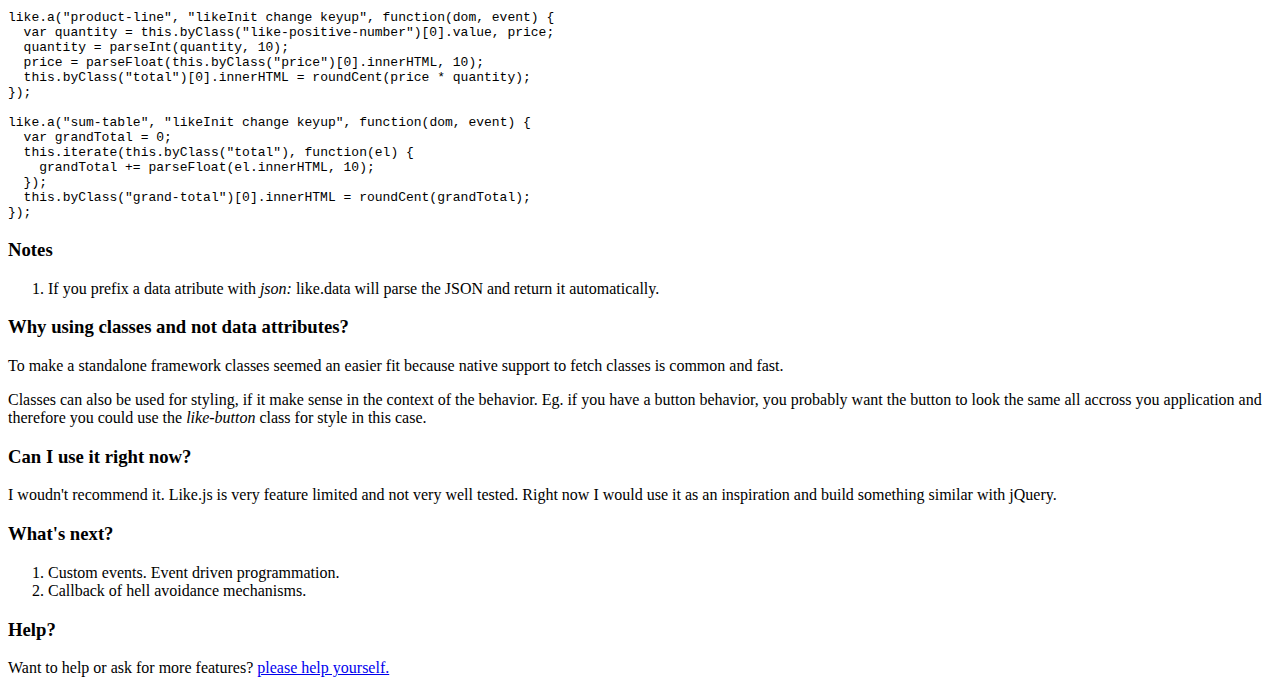
==== commit 745f780f: "Documentation" ====
--- a/index.html
+++ b/index.html
@@ -65,18 +65,6 @@
       to the HTML elements that uses them.</li>
 
 </ul>
-
-<h3>Why using classes and not data attributes?</h3>
-
-<p>To make a standalone framework classes seemed an easier fit because native support
-   to fetch classes is common and fast.</p>
-
-<p>Classes can also be used for styling, if it make sense in the context of the behavior. 
-   Eg. if you have a button behavior, you probably want the button to look the same all accross you 
-   application and therefore you could use the <em>like-button</em> class for style in this case.</p>
-
-
-<h3>Can I use it instead of jQuery?</h3>
 
 
 
@@ -312,17 +300,32 @@
   </li>
   </ol>
 
-<h3>What's I want to do next?</h3>
+<h3>Why using classes and not data attributes?</h3>
+
+<p>To make a standalone framework classes seemed an easier fit because native support
+   to fetch classes is common and fast.</p>
+
+<p>Classes can also be used for styling, if it make sense in the context of the behavior. 
+   Eg. if you have a button behavior, you probably want the button to look the same all accross you 
+   application and therefore you could use the <em>like-button</em> class for style in this case.</p>
+
+
+<h3>Can I use it right now?</h3>
+
+<p>I woudn't recommend it. Like.js is very feature limited and not very well tested. 
+Right now I would use it as an inspiration and build something similar with jQuery.</p>
+
+<h3>What's next?</h3>
 
 <ol>
   <li>Custom events. Event driven programmation.</li>
   <li>Callback of hell avoidance mechanisms.</li>
-  <li>Any other ideas?</li>
 </ol>
 
+
 <h3>Help?</h3>
 
-<p>Want to help or ask for more features? <a href="https://batiste.dosimple.ch/like.js">Visit the github page.</a></p>
+<p>Want to help or ask for more features? <a href="https://batiste.dosimple.ch/like.js">please help yourself.</a></p>
 
 <script>
 function safe(h) {
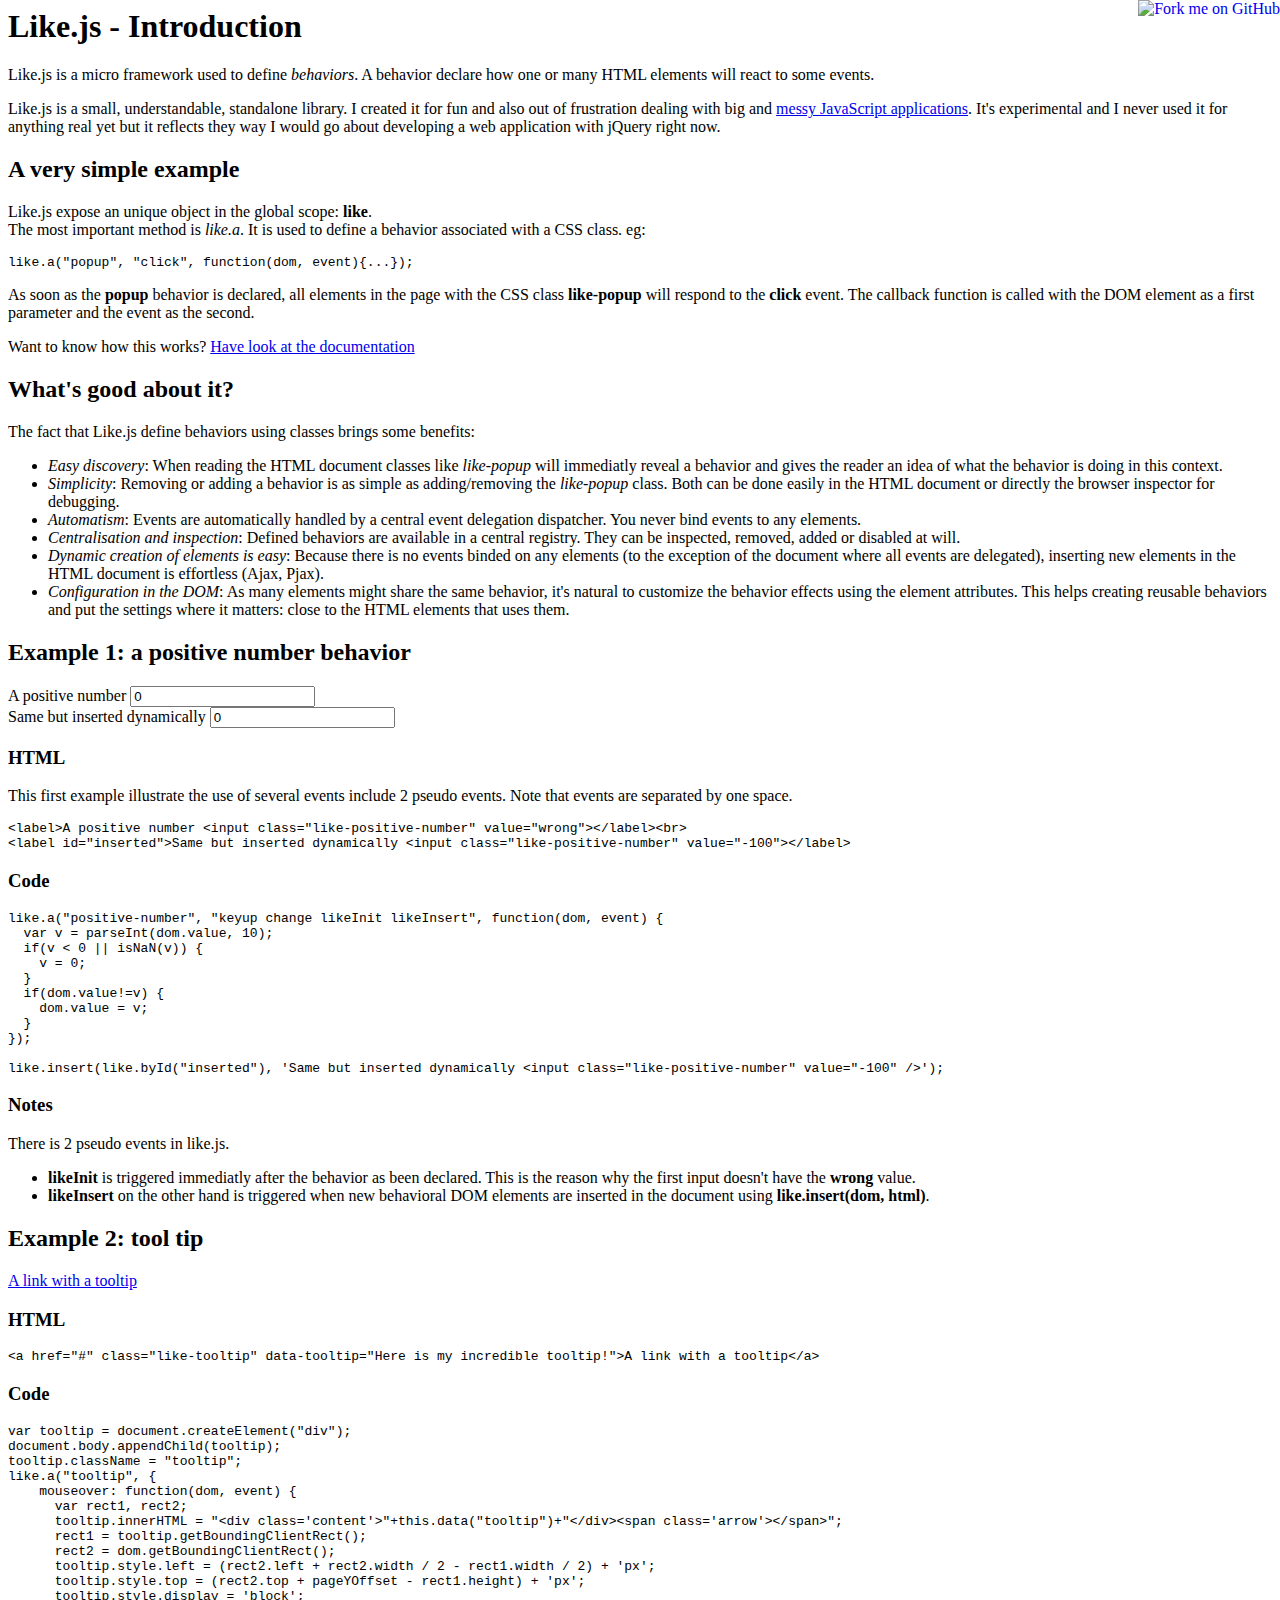
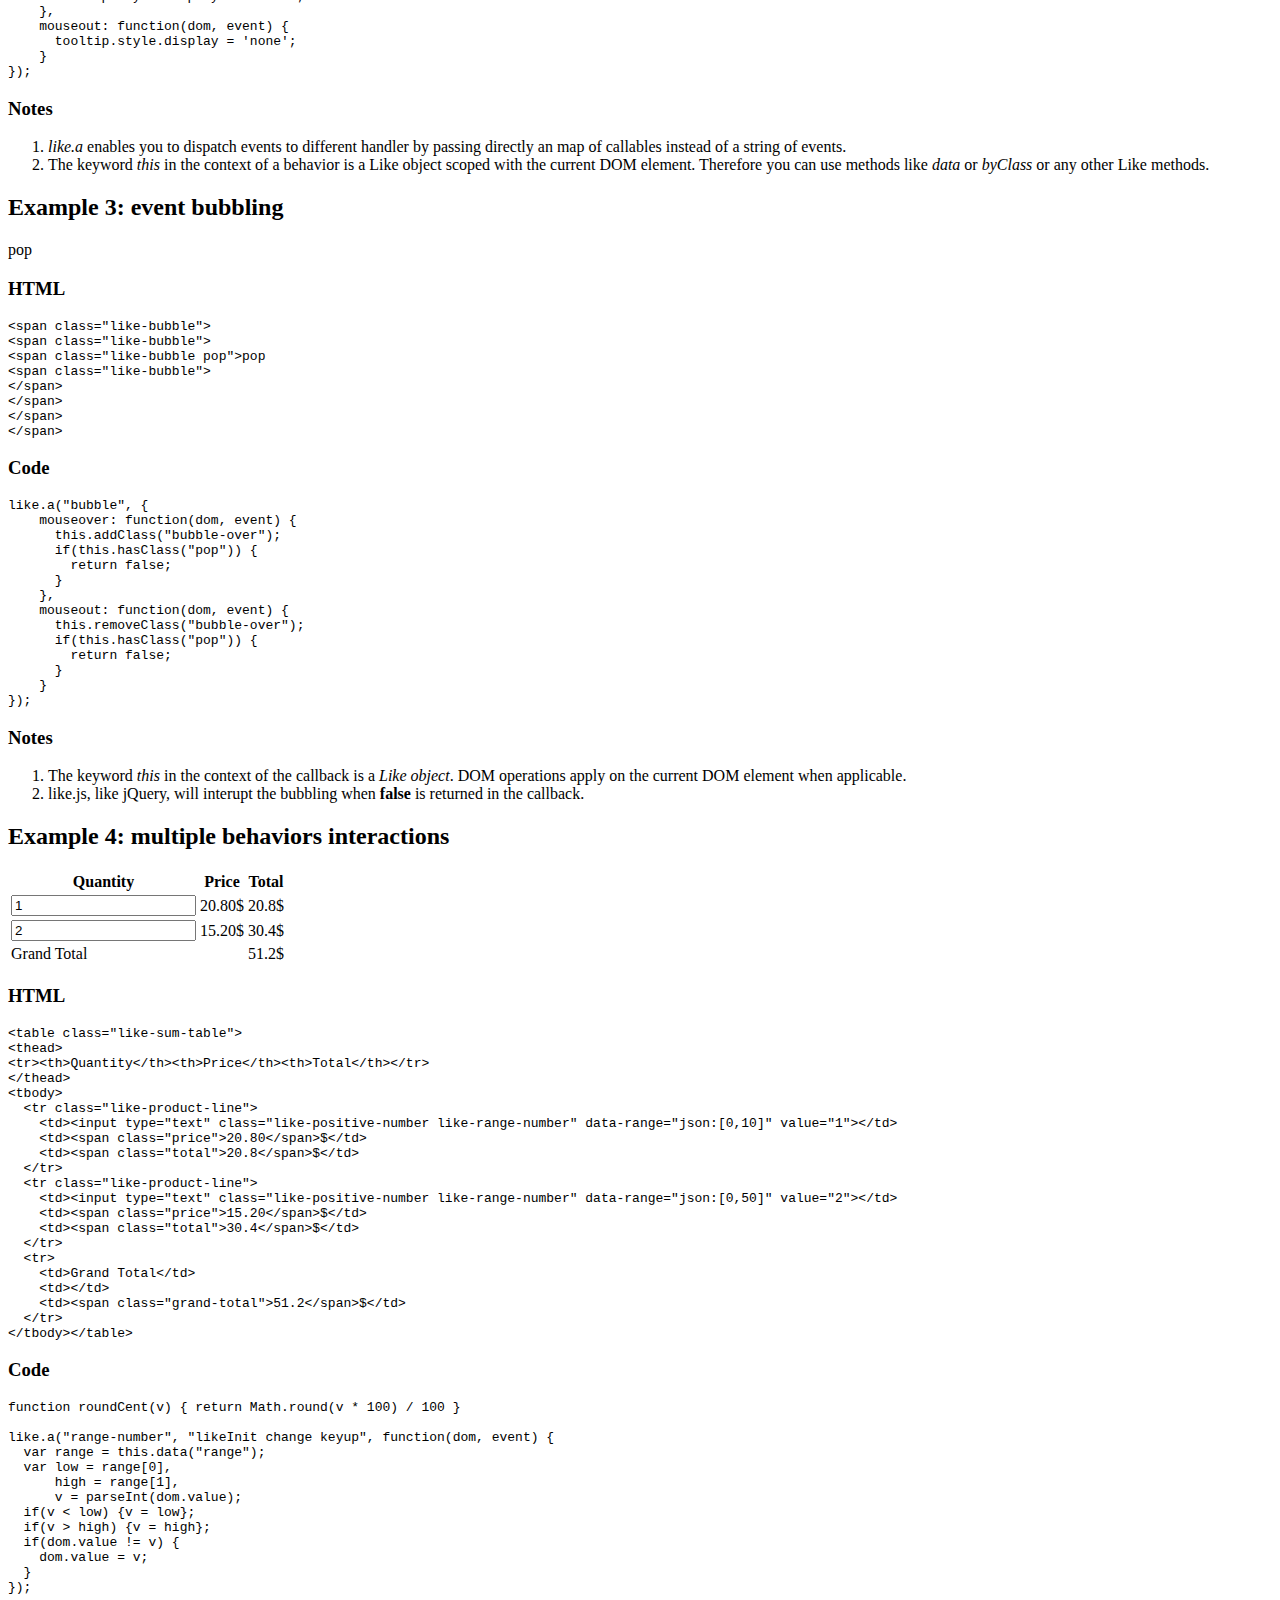
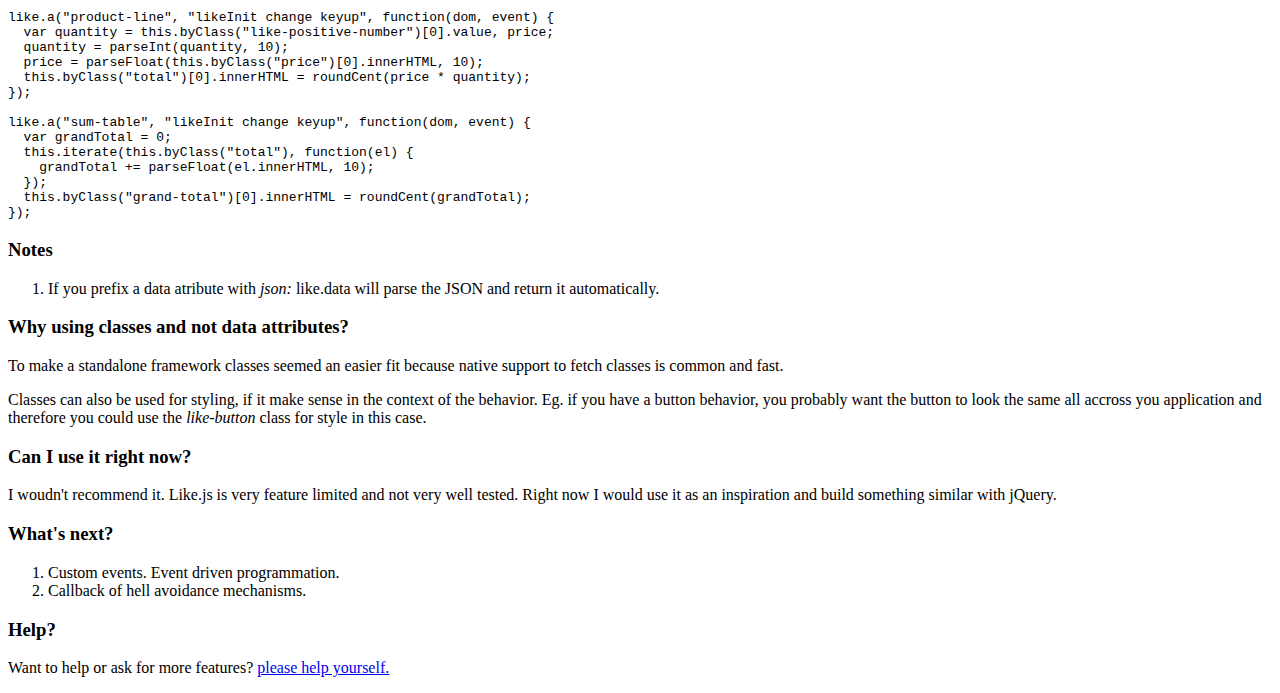
==== commit 2e54cf45: "Remove prettify directory" ====
--- a/index.html
+++ b/index.html
@@ -7,7 +7,7 @@
 <link rel="stylesheet" href="css/like.css" type="text/css">
 <link rel="stylesheet" href="css/prettify.css" type="text/css">
 <script src="js/like.js"></script>
-<script src="prettify/prettify.js"></script>
+<script src="scripts/prettify.js"></script>
 </head>
 
 <body class="intro">
@@ -134,7 +134,7 @@
 var tooltip = document.createElement("div");
 document.body.appendChild(tooltip);
 tooltip.className = "tooltip";
-like.a("tooltip", "mouseover mouseout", {
+like.a("tooltip", {
     mouseover: function(dom, event) {
       var rect1, rect2;
       tooltip.innerHTML = "<div class='content'>"+this.data("tooltip")+"</div><span class='arrow'></span>";
@@ -159,7 +159,7 @@
 
   <ol><li>
     <em>like.a</em> enables you to dispatch events to different handler by passing 
-    an object of callables instead of a single callback function.  
+    directly an map of callables instead of a string of events.  
   </li>
   <li>
     The keyword <em>this</em> in the context of a behavior is a Like object scoped with
@@ -189,7 +189,7 @@
   <pre class="lang-html prettyprint"></pre>
     
   <script>
-like.a("bubble", "mouseover mouseout", {
+like.a("bubble", {
     mouseover: function(dom, event) {
       this.addClass("bubble-over");
       if(this.hasClass("pop")) {
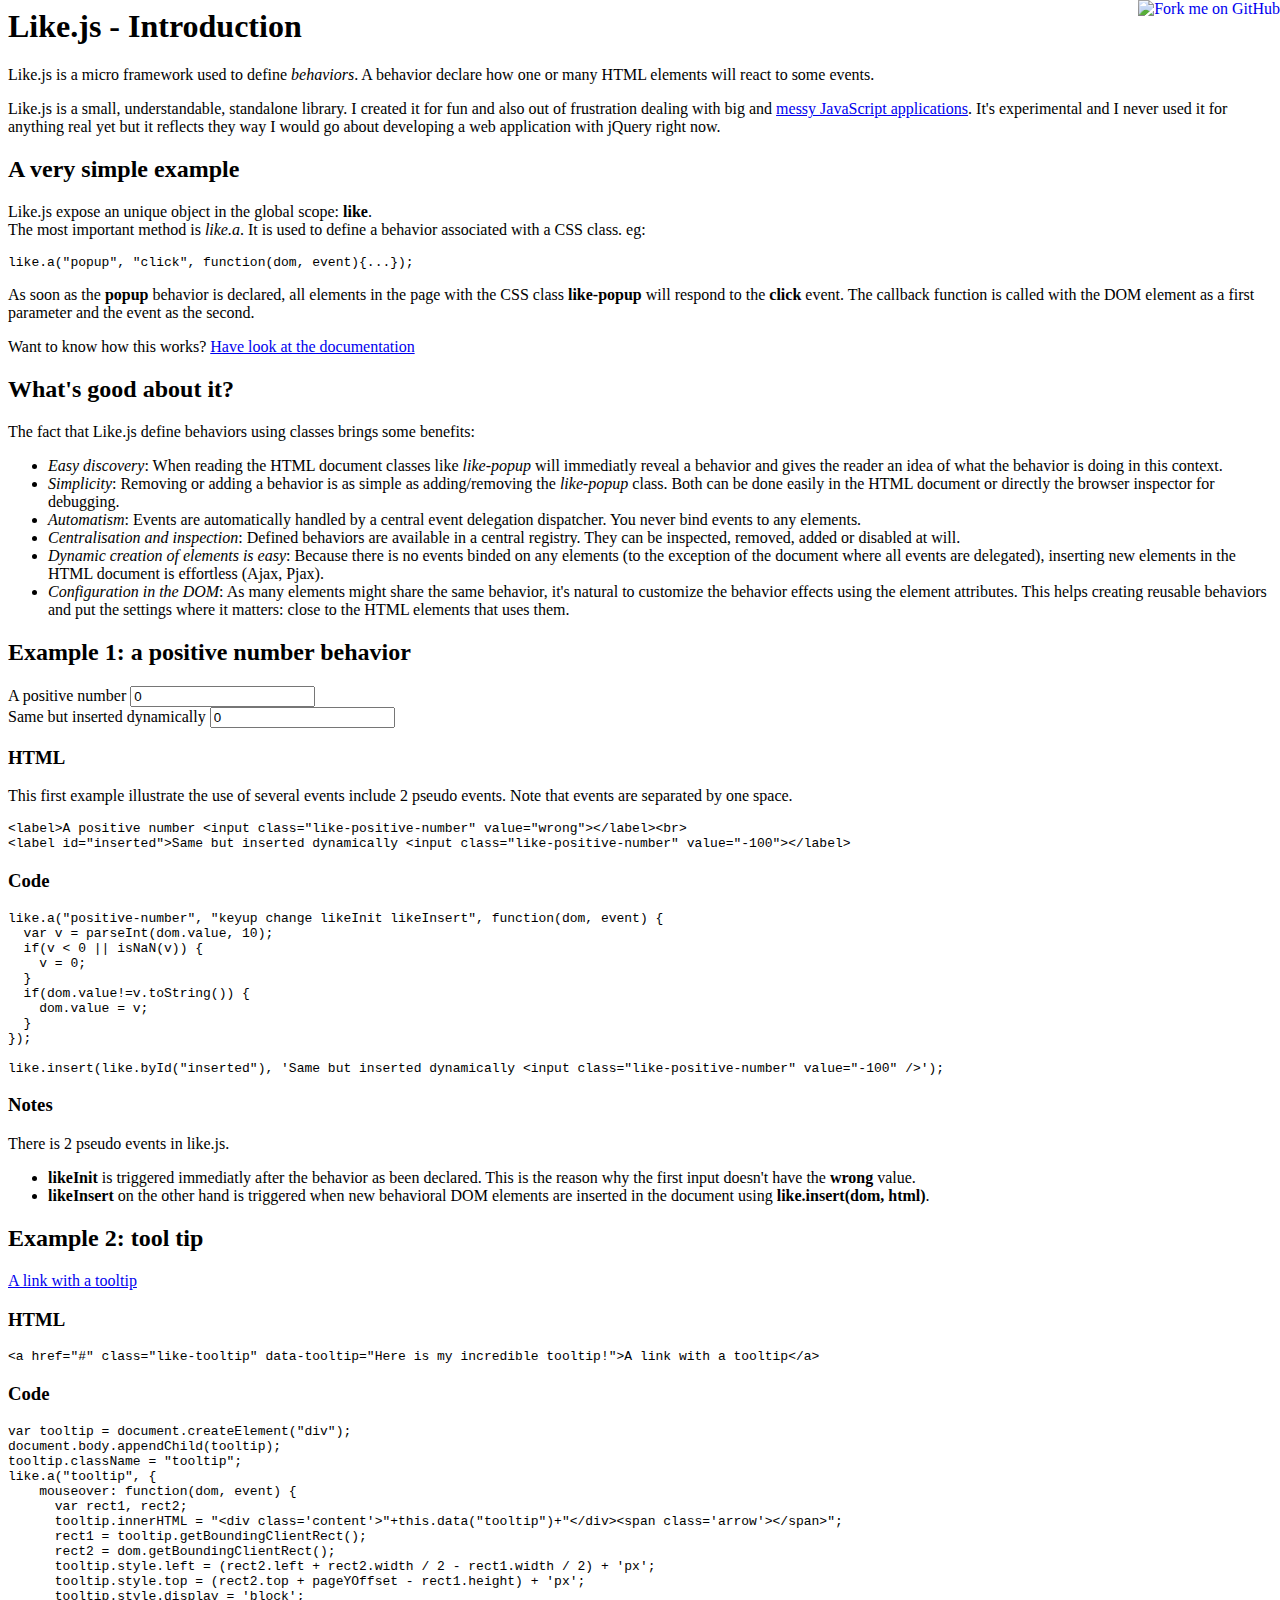
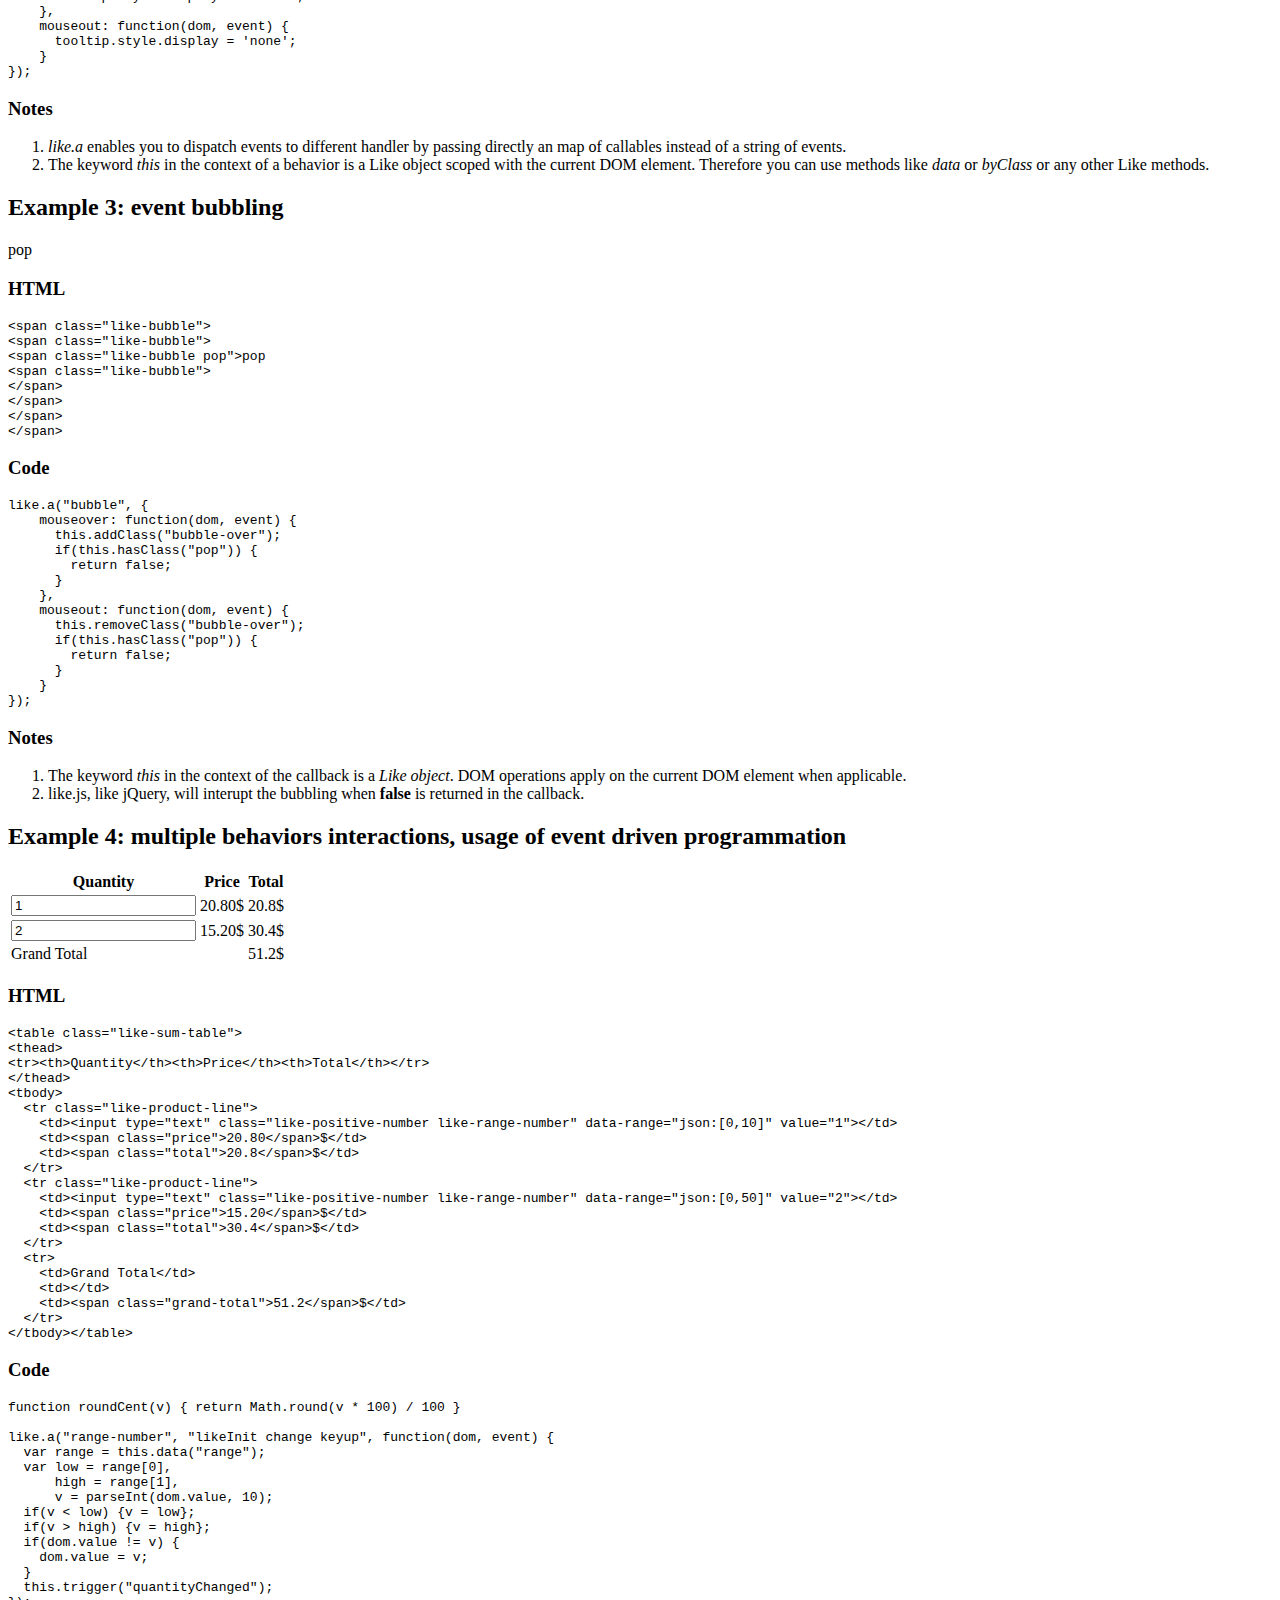
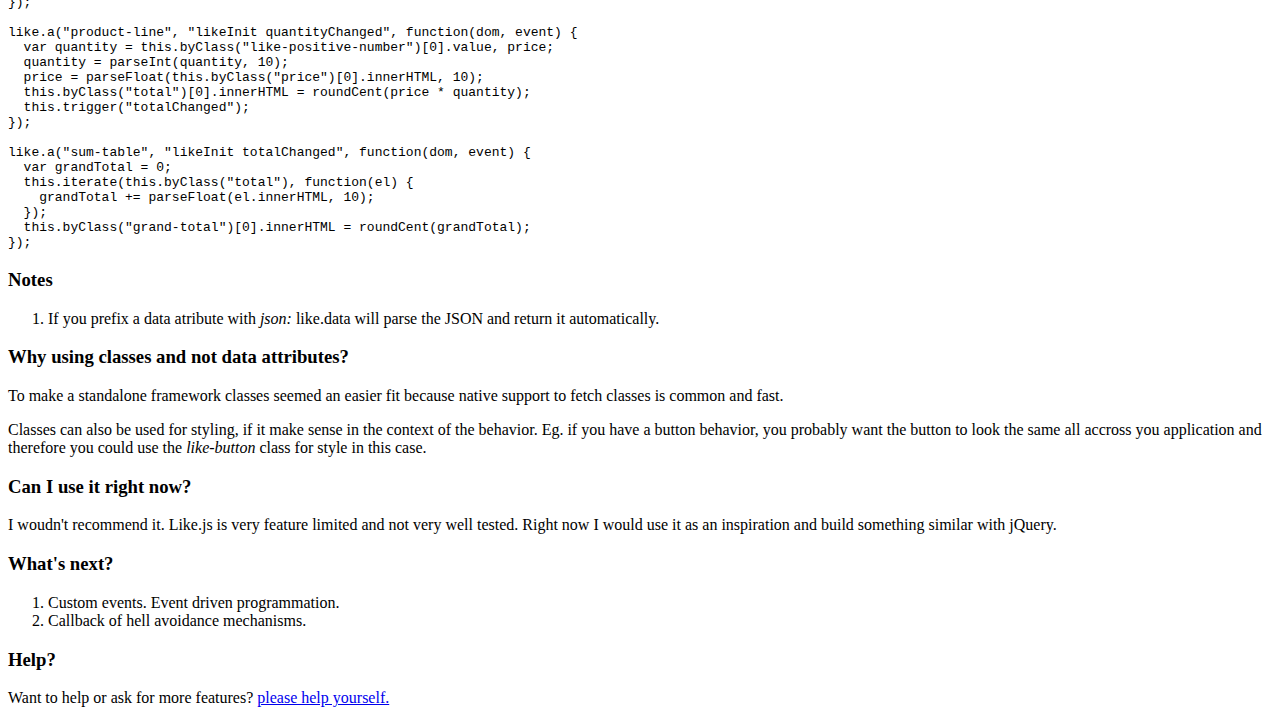
==== commit 12daf570: "Merge branch 'master' of github.com:batiste/like.js" ====
--- a/index.html
+++ b/index.html
@@ -90,7 +90,7 @@
   if(v < 0 || isNaN(v)) {
     v = 0;
   }
-  if(dom.value!=v) {
+  if(dom.value!=v.toString()) {
     dom.value = v;
   }
 });
@@ -224,7 +224,7 @@
 
 <div class="snippet">
 
-  <h2 id="ex3">Example 4: multiple behaviors interactions</h2>
+  <h2 id="ex3">Example 4: multiple behaviors interactions, usage of event driven programmation</h2>
 
 <div class="html">
 <table class="like-sum-table">
@@ -261,23 +261,25 @@
   var range = this.data("range");
   var low = range[0], 
       high = range[1],
-      v = parseInt(dom.value);
+      v = parseInt(dom.value, 10);
   if(v < low) {v = low};
   if(v > high) {v = high};
   if(dom.value != v) {
     dom.value = v;
   }
-});
-
-like.a("product-line", "likeInit change keyup", function(dom, event) {
+  this.trigger("quantityChanged");
+});
+
+like.a("product-line", "likeInit quantityChanged", function(dom, event) {
   var quantity = this.byClass("like-positive-number")[0].value, price;
   quantity = parseInt(quantity, 10);
   price = parseFloat(this.byClass("price")[0].innerHTML, 10);
   this.byClass("total")[0].innerHTML = roundCent(price * quantity);
-});
-
-like.a("sum-table", "likeInit change keyup", function(dom, event) {
-  var grandTotal = 0; 
+  this.trigger("totalChanged");
+});
+
+like.a("sum-table", "likeInit totalChanged", function(dom, event) {
+  var grandTotal = 0;
   this.iterate(this.byClass("total"), function(el) {
     grandTotal += parseFloat(el.innerHTML, 10);
   });
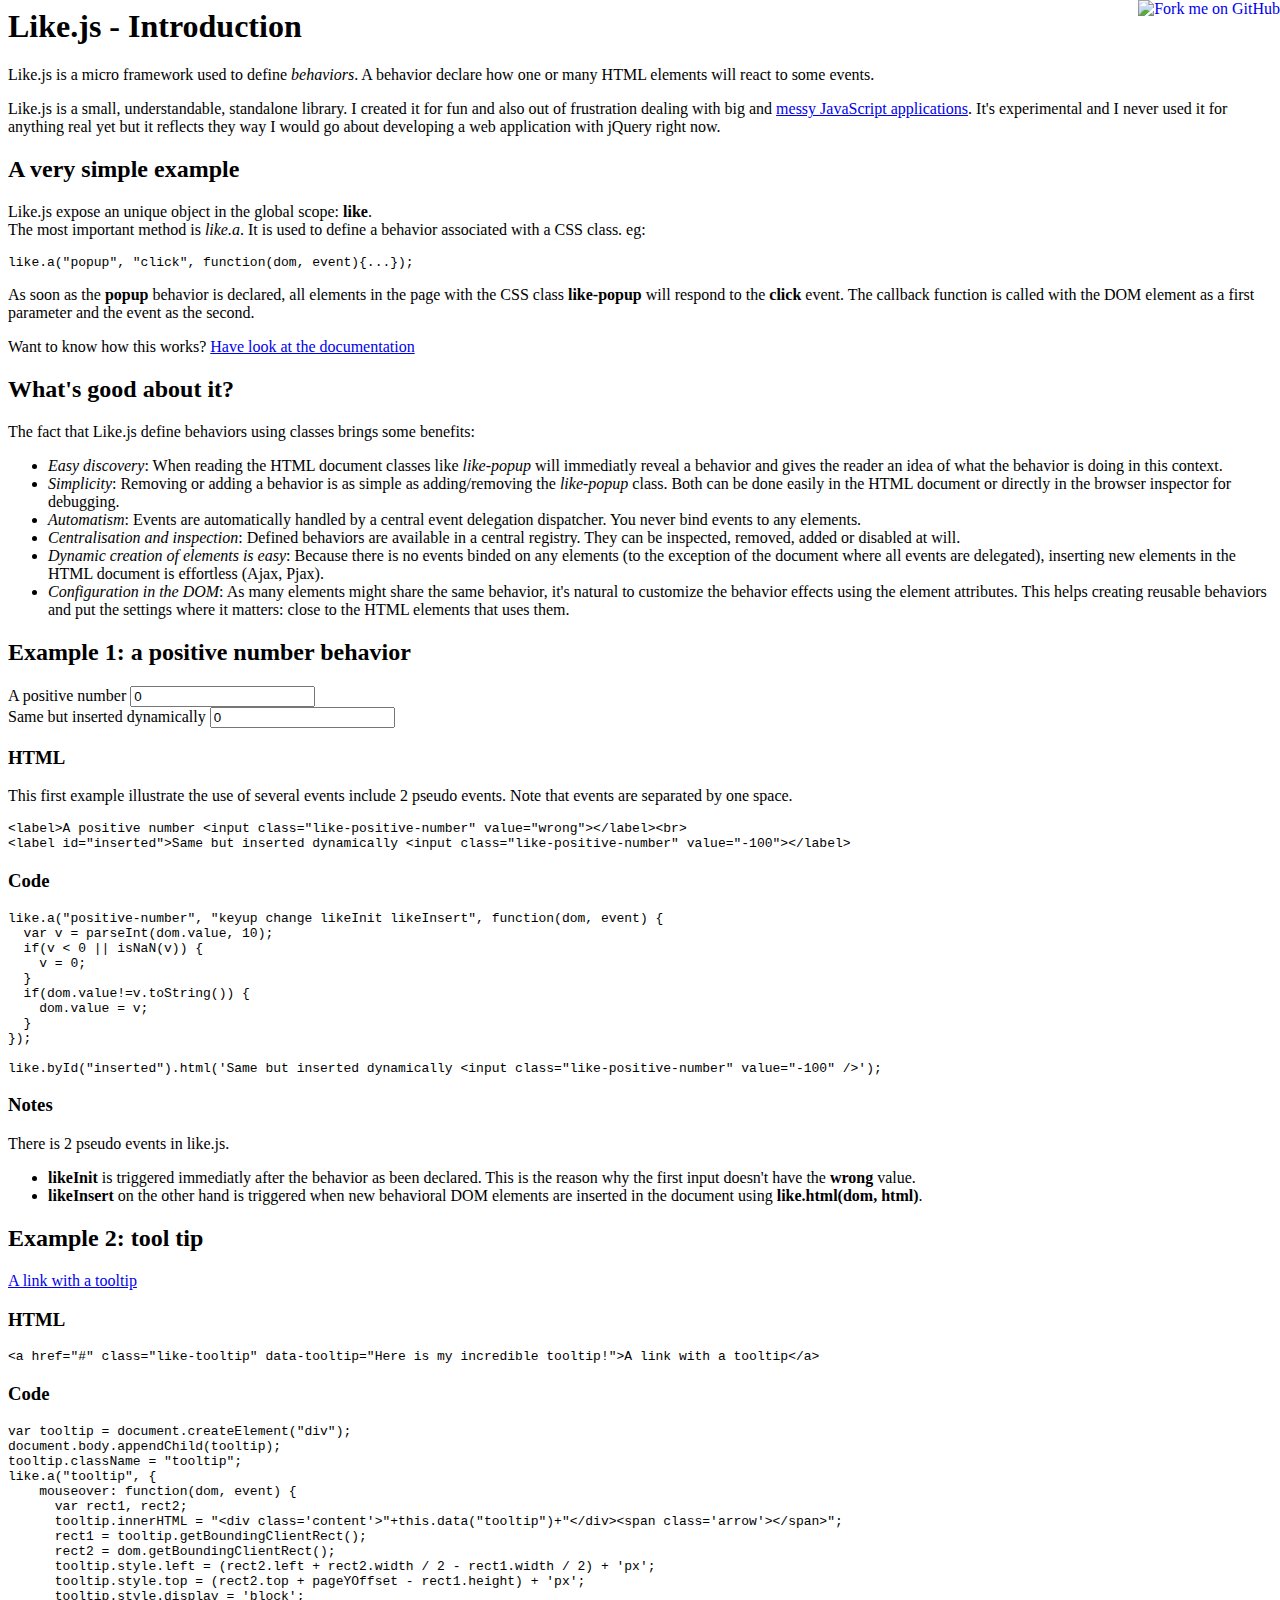
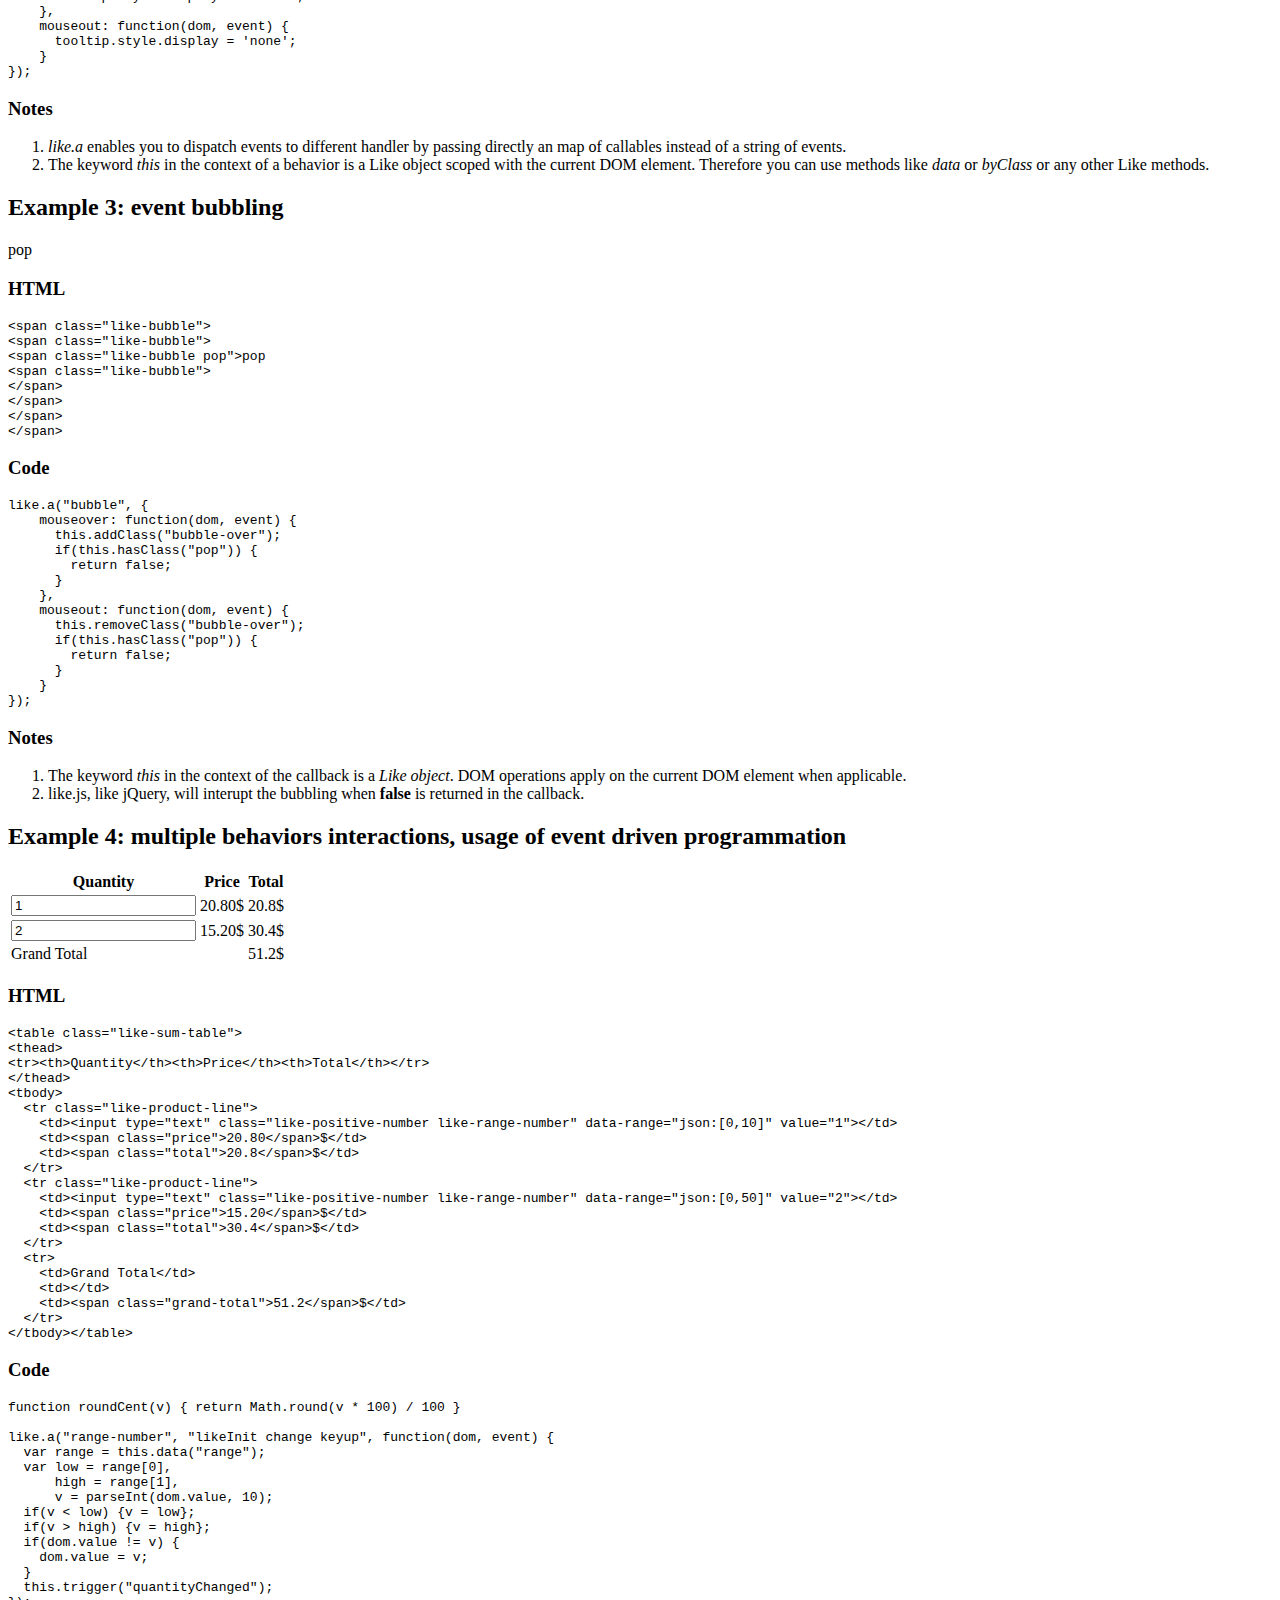
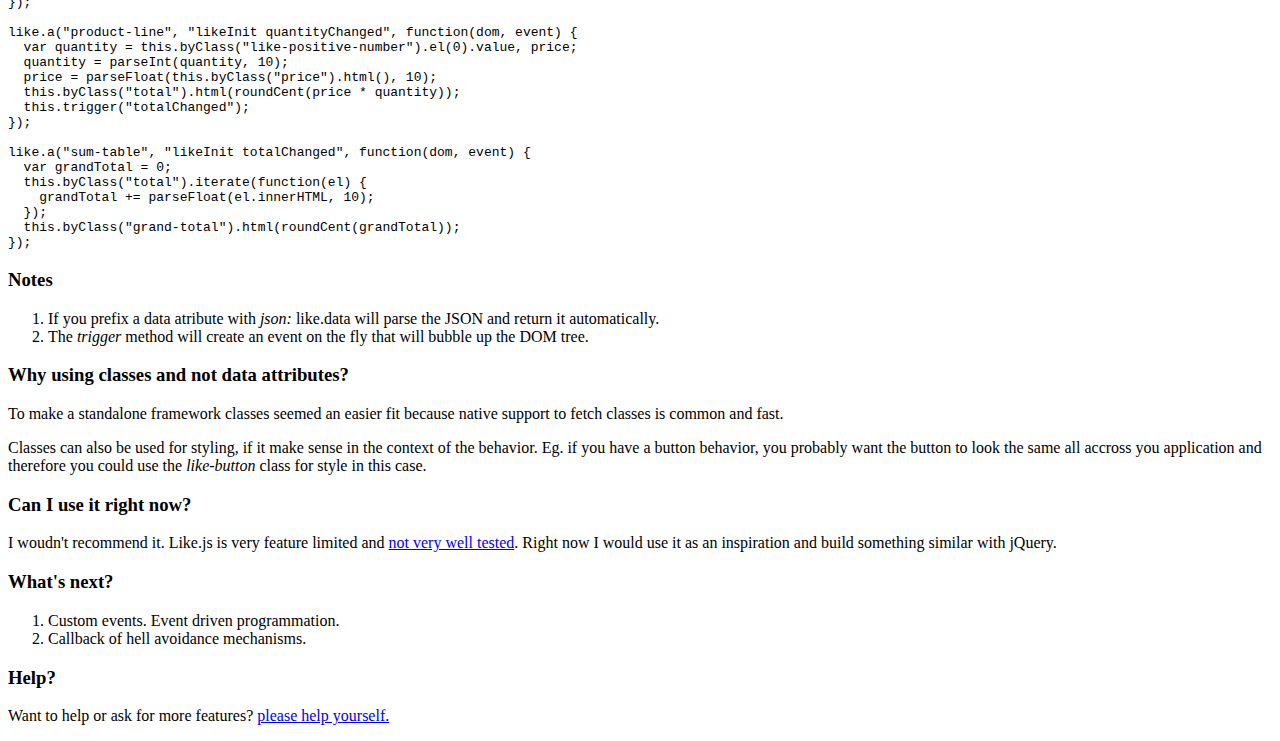
==== commit 3c53171c: "Doc" ====
--- a/index.html
+++ b/index.html
@@ -10,6 +10,7 @@
 <script src="scripts/prettify.js"></script>
 </head>
 
+
 <body class="intro">
 
 <h1>Like.js - Introduction</h1>
@@ -46,7 +47,7 @@
 
   <li><em>Simplicity</em>: Removing or adding a behavior is as simple as adding/removing 
       the <em>like-popup</em> class. Both can be done
-      easily in the HTML document or directly the browser inspector for debugging.</li>
+      easily in the HTML document or directly in the browser inspector for debugging.</li>
 
   <li><em>Automatism</em>: Events are automatically handled by a central event delegation dispatcher.
          You never bind events to any elements.</li>
@@ -95,7 +96,7 @@
   }
 });
 
-like.insert(like.byId("inserted"), 'Same but inserted dynamically <input class="like-positive-number" value="-100" />');
+like.byId("inserted").html('Same but inserted dynamically <input class="like-positive-number" value="-100" />');
   </script>
   <h3>Code</h3>
   <pre class="lang-js prettyprint"></pre>
@@ -110,7 +111,7 @@
     input doesn't have the <strong>wrong</strong> value.</li>
   <li>
  <strong>likeInsert</strong> on the other hand is triggered when new behavioral DOM elements
-     are inserted in the document using <strong>like.insert(dom, html)</strong>.
+     are inserted in the document using <strong>like.html(dom, html)</strong>.
   </li>
   </ul>
 
@@ -271,19 +272,19 @@
 });
 
 like.a("product-line", "likeInit quantityChanged", function(dom, event) {
-  var quantity = this.byClass("like-positive-number")[0].value, price;
+  var quantity = this.byClass("like-positive-number").el(0).value, price;
   quantity = parseInt(quantity, 10);
-  price = parseFloat(this.byClass("price")[0].innerHTML, 10);
-  this.byClass("total")[0].innerHTML = roundCent(price * quantity);
+  price = parseFloat(this.byClass("price").html(), 10);
+  this.byClass("total").html(roundCent(price * quantity));
   this.trigger("totalChanged");
 });
 
 like.a("sum-table", "likeInit totalChanged", function(dom, event) {
   var grandTotal = 0;
-  this.iterate(this.byClass("total"), function(el) {
+  this.byClass("total").iterate(function(el) {
     grandTotal += parseFloat(el.innerHTML, 10);
   });
-  this.byClass("grand-total")[0].innerHTML = roundCent(grandTotal);
+  this.byClass("grand-total").html(roundCent(grandTotal));
 });
   </script>
   <h3>Code</h3>
@@ -300,6 +301,9 @@
   <li>
     If you prefix a data atribute with <em>json:</em> like.data will parse the JSON and return it automatically. 
   </li>
+  <li>
+    The <em>trigger</em> method will create an event on the fly that will bubble up the DOM tree.
+  </li>
   </ol>
 
 <h3>Why using classes and not data attributes?</h3>
@@ -314,7 +318,7 @@
 
 <h3>Can I use it right now?</h3>
 
-<p>I woudn't recommend it. Like.js is very feature limited and not very well tested. 
+<p>I woudn't recommend it. Like.js is very feature limited and <a href="./tests/">not very well tested</a>. 
 Right now I would use it as an inspiration and build something similar with jQuery.</p>
 
 <h3>What's next?</h3>
@@ -334,12 +338,14 @@
   return h.replace(/>/g, "&gt;").replace(/</g, "&lt;").replace(/^\s+|\s+$/g, '');
 }
 
-like.iterate(like.byClass("snippet"), function(dom) {
-  var code = like.byTag("script", dom)[0].innerHTML;
-  like.byClass("lang-js prettyprint", dom)[0].innerHTML = safe(code);
-  var html = like.byClass("html", dom)[0].innerHTML;
-  like.byClass("lang-html prettyprint", dom)[0].innerHTML = safe(html);
-});
+like.iterate(like.byClass("snippet"), function(el) {
+  var l = like.here(el);
+  var code = l.byTag("script").html();
+  l.byClass("lang-js prettyprint").html(safe(code));
+  var html = l.byClass("html").html();
+  l.byClass("lang-html prettyprint").html(safe(html));
+});
+
 
 prettyPrint();
 
